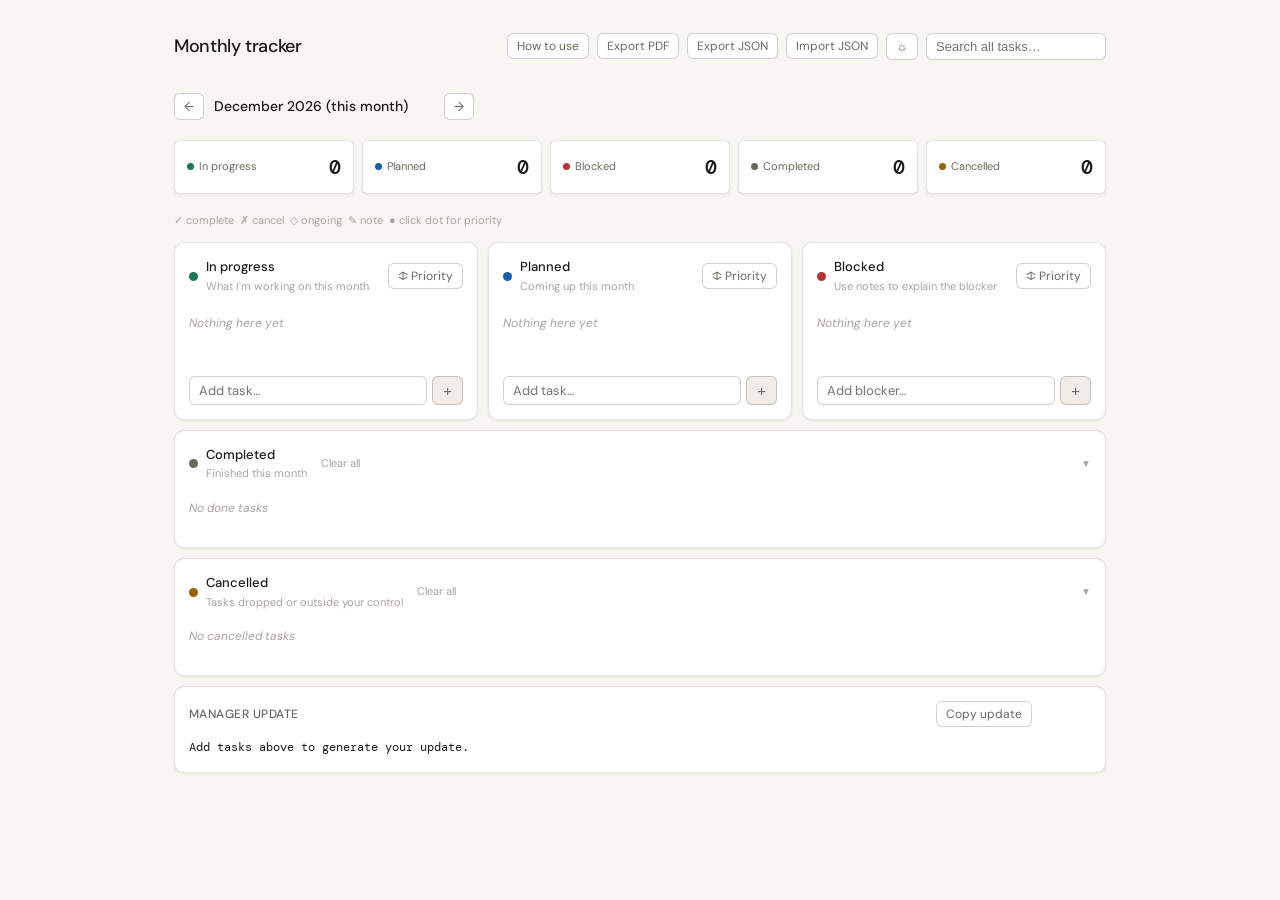
==== index.html @ f25bf105 "Merge pull request #1 from Azzbo77/staging-refactor Refactor: split tracker assets from index" ====
<!DOCTYPE html>
<html lang="en-GB">
<head>
<meta charset="UTF-8" />
<meta name="viewport" content="width=device-width, initial-scale=1.0" />
<title>Monthly Work Tracker</title>
<link rel="icon" type="image/svg+xml" href="data:image/svg+xml,%3Csvg xmlns='http://www.w3.org/2000/svg' viewBox='0 0 32 32'%3E%3Crect width='32' height='32' rx='8' fill='%231a7a56'/%3E%3Crect x='8' y='9' width='10' height='2' rx='1' fill='white'/%3E%3Crect x='8' y='14' width='16' height='2' rx='1' fill='white'/%3E%3Crect x='8' y='19' width='12' height='2' rx='1' fill='white'/%3E%3Ccircle cx='24' cy='22' r='5' fill='%233ecf8e'/%3E%3Cpath d='M21.5 22l2 2 3.5-3.5' stroke='white' stroke-width='1.5' stroke-linecap='round' stroke-linejoin='round' fill='none'/%3E%3C/svg%3E">
<link rel="preconnect" href="https://fonts.googleapis.com">
<link href="https://fonts.googleapis.com/css2?family=DM+Sans:wght@400;500&family=DM+Mono:wght@400&display=swap" rel="stylesheet">
<link rel="stylesheet" href="styles.css">
</head>
<body>
<div class="app">
  <div class="hd">
    <div class="hd-title">Monthly tracker</div>
    <div class="hd-acts">
      <button class="btn btn-sm" onclick="openHelp()" aria-label="Open help and usage guide">How to use</button>
      <button class="btn btn-sm" onclick="openPdfExport()" aria-label="Export current month as PDF">Export PDF</button>
      <button class="btn btn-sm" onclick="exportData()" aria-label="Export all data as JSON file">Export JSON</button>
      <button class="btn btn-sm" onclick="openImport()" aria-label="Import previously exported JSON">Import JSON</button>
      <button class="btn btn-ic" onclick="toggleTheme()" title="Toggle dark mode" aria-label="Toggle light/dark theme">&#9788;</button>
      <input type="search" id="global-search" placeholder="Search all tasks…" class="search-input" oninput="debouncedSearch(this.value)">
    </div>
  </div>

  <div class="wk-nav">
    <button class="btn btn-ic" onclick="changeMonth(-1)" aria-label="Go to previous month">&#8592;</button>
    <span class="wk-lbl" id="wk-lbl"></span>
    <button class="btn btn-ic" onclick="changeMonth(1)" aria-label="Go to next month">&#8594;</button>
  </div>

  <div id="carry-bar" style="display:none" class="carry">
    <span id="carry-msg"></span>
    <button onclick="carryOver()">Carry incomplete tasks to this month</button>
  </div>

  <div class="totals">
    <div class="tc"><div class="tc-lbl"><div class="dot d-do"></div>In progress</div><div class="tc-num" id="cnt-doing">0</div></div>
    <div class="tc"><div class="tc-lbl"><div class="dot d-pl"></div>Planned</div><div class="tc-num" id="cnt-planned">0</div></div>
    <div class="tc"><div class="tc-lbl"><div class="dot d-bl"></div>Blocked</div><div class="tc-num" id="cnt-blocked">0</div></div>
    <div class="tc"><div class="tc-lbl"><div class="dot d-dn"></div>Completed</div><div class="tc-num" id="cnt-done">0</div></div>
    <div class="tc"><div class="tc-lbl"><div class="dot d-ca"></div>Cancelled</div><div class="tc-num" id="cnt-cancelled">0</div></div>
  </div>

  <div class="hint-row">
    <span class="hint">&#10003; complete &nbsp;&#10007; cancel &nbsp;&#9671; ongoing &nbsp;&#9998; note &nbsp;● click dot for priority</span>
  </div>

  <div class="cols">
    <div class="col">
      <div class="col-hd"><div class="col-dot c-do"></div><div><div class="col-title">In progress</div><div class="col-sub">What I'm working on this month</div></div><button class="btn btn-sm" style="margin-left:auto" onclick="sortColumnByPriority('doing')" title="Sort by priority (High → Med → Low)">↕ Priority</button></div>
      <div class="items" id="list-doing"></div>
      <div class="add-row"><input class="add-in" id="in-doing" placeholder="Add task…" onkeydown="if(event.key==='Enter')addItem('doing')"><button class="add-btn" onclick="addItem('doing')">+</button></div>
    </div>
    <div class="col">
      <div class="col-hd"><div class="col-dot c-pl"></div><div><div class="col-title">Planned</div><div class="col-sub">Coming up this month</div></div><button class="btn btn-sm" style="margin-left:auto" onclick="sortColumnByPriority('planned')" title="Sort by priority (High → Med → Low)">↕ Priority</button></div>
      <div class="items" id="list-planned"></div>
      <div class="add-row"><input class="add-in" id="in-planned" placeholder="Add task…" onkeydown="if(event.key==='Enter')addItem('planned')"><button class="add-btn" onclick="addItem('planned')">+</button></div>
    </div>
    <div class="col">
      <div class="col-hd"><div class="col-dot c-bl"></div><div><div class="col-title">Blocked</div><div class="col-sub">Use notes to explain the blocker</div></div><button class="btn btn-sm" style="margin-left:auto" onclick="sortColumnByPriority('blocked')" title="Sort by priority (High → Med → Low)">↕ Priority</button></div>
      <div class="items" id="list-blocked"></div>
      <div class="add-row"><input class="add-in" id="in-blocked" placeholder="Add blocker…" onkeydown="if(event.key==='Enter')addItem('blocked')"><button class="add-btn" onclick="addItem('blocked')">+</button></div>
    </div>
  </div>

  <div class="ls">
    <div class="ls-hd" onclick="toggleSec('done')">
      <div class="col-dot c-dn"></div>
      <div><div class="col-title">Completed</div><div class="col-sub">Finished this month</div></div>
      <span class="ls-clr" onclick="event.stopPropagation();clearSec('done')">Clear all</span>
      <span class="ls-tog" id="tog-done">&#9660;</span>
    </div>
    <div class="ls-body" id="body-done"><div class="items" id="list-done"></div></div>
  </div>

  <div class="ls">
    <div class="ls-hd" onclick="toggleSec('cancelled')">
      <div class="col-dot c-ca"></div>
      <div><div class="col-title">Cancelled</div><div class="col-sub">Tasks dropped or outside your control</div></div>
      <span class="ls-clr" onclick="event.stopPropagation();clearSec('cancelled')">Clear all</span>
      <span class="ls-tog" id="tog-cancelled">&#9660;</span>
    </div>
    <div class="ls-body" id="body-cancelled"><div class="items" id="list-cancelled"></div></div>
  </div>

  <div class="sum-box">
    <div class="sum-hd">
      <span class="sum-lbl">Manager update</span>
      <div style="display:flex;align-items:center;gap:6px">
        <button class="btn btn-sm" onclick="copyUpdate()">Copy update</button>
        <span class="copy-ok" id="copy-ok">Copied!</span>
      </div>
    </div>
    <div class="sum-txt" id="summary"></div>
  </div>
</div>

<!-- PDF Export -->
<div class="modal-bg" id="pdf-modal" role="dialog" aria-modal="true" aria-labelledby="pdf-modal-title">
  <div class="modal" style="width:420px" onclick="event.stopPropagation()">
    <div class="modal-title" id="pdf-modal-title">Export as PDF</div>
    <div class="modal-sub">Choose which months to include and how the report should look.</div>
    <div class="form-section-title">Months</div>
    <div class="form-label-section">
      <label class="form-label">
        <input type="radio" name="pdf-range" value="current" checked class="form-input-radio"> Current month only
      </label>
      <label class="form-label">
        <input type="radio" name="pdf-range" value="all" class="form-input-radio"> All months with data
      </label>
      <label class="form-label">
        <input type="radio" name="pdf-range" value="pick" class="form-input-radio"> Choose specific months
      </label>
    </div>
    <div id="pdf-week-picker" class="modal-picker"></div>
    <div class="form-section-title">Appearance</div>
    <div class="modal-appearance">
      <label class="form-label">
        <input type="radio" name="pdf-theme" value="light" checked class="form-input-radio"> Light
      </label>
      <label class="form-label">
        <input type="radio" name="pdf-theme" value="dark" class="form-input-radio"> Dark
      </label>
    </div>
    <div class="modal-acts">
      <button class="btn" id="pdf-cancel-btn">Cancel</button>
      <button class="btn btn-p" id="pdf-confirm-btn">Generate PDF</button>
    </div>
  </div>
</div>

<!-- How to use -->
<div class="modal-bg" id="help-modal" role="dialog" aria-modal="true" aria-labelledby="help-modal-title">
  <div class="modal">
    <div class="modal-title">How to use the Monthly Tracker</div>
    <div class="modal-sub">A quick guide to getting the most out of your tracker.</div>

    <div class="h-sec">
      <div class="h-hd">Getting Started</div>
      <div class="h-grid">
        <div class="h-ic">+ </div>
        <div class="h-ds">Type a task in any column and press Enter or click the + button to add it.</div>
        <div class="h-ic">Drag</div>
        <div class="h-ds">Click and drag any task to reorder within a column or move between columns.</div>
      </div>
    </div>

    <div class="h-sec">
      <div class="h-hd">Task Actions</div>
      <div class="h-grid">
        <div class="h-ic">✓</div><div class="h-ds">Mark as complete.</div>
        <div class="h-ic">✕</div><div class="h-ds">Mark as cancelled.</div>
        <div class="h-ic">◉ / ◯</div><div class="h-ds">Mark as ongoing (labels long-term work that may span multiple months).</div>
        <div class="h-ic">✎</div><div class="h-ds">Add or edit notes, bullets, dates or progress.</div>
        <div class="h-ic">●</div><div class="h-ds">Click the coloured dot to set priority (High / Medium / Low).</div>
        <div class="h-ic">↕ Priority</div><div class="h-ds">Click the sort button in any column header to sort that column by High → Medium → Low. Your manual drag order is preserved and can be changed again afterwards.</div>
      </div>
    </div>

    <div class="h-sec">
      <div class="h-hd">Notes & Progress</div>
      <div class="h-p">
        In the note editor you can:
      </div>
      <ul style="margin-left:20px;font-size:13px;color:var(--text-2);line-height:1.6">
        <li>Type <strong>• </strong> at the start of a line for bullet points (Enter creates a new one).</li>
        <li>Use <strong>~~text~~</strong> for strikethrough.</li>
        <li>Click the 📅 icon to insert today's date (or pick any date).</li>
        <li>Type a number in the Progress box (e.g. 75) and it will show as a bar.</li>
      </ul>
    </div>

    <div class="h-sec">
      <div class="h-hd">Drag & Drop</div>
      <div class="h-p">
        Drag any task (the whole item will respond to drag):
      </div>
      <div class="h-p">• Reorder tasks within the same column</div>
      <div class="h-p">• Move tasks between In progress, Planned and Blocked</div>
      <div class="h-p">• Your exact order is saved automatically for each month.</div>
    </div>

    <div class="h-sec">
      <div class="h-hd">Manager Update</div>
      <div class="h-p">
        The box at the bottom generates a clean summary you can copy and paste into emails or documents. 
        Task titles appear as main bullets, with any notes nicely indented underneath for easy reading.
      </div>
    </div>

    <div class="h-sec">
      <div class="h-hd">Month-to-Month Carry-over</div>
      <div class="h-p">
        When you move to a new month, a banner appears showing incomplete tasks from previous months. Click 'Carry incomplete tasks to this month' to bring them forward. All incomplete tasks (ongoing or not) can be carried.
      </div>
      <div class="h-p">
        The 'ongoing' tag is purely a label to mark long-term work. It doesn't auto-repeat — you decide each month which tasks to carry through the banner.
      </div>
      <div class="h-p">
        Completed and cancelled tasks stay in their original month and do not carry forward.
      </div>
    </div>

    <div class="h-sec">
      <div class="h-hd">Other Features</div>
      <div class="h-grid">
        <div class="h-ic">↔︎</div>
        <div class="h-ds">Use the arrow buttons to move between months.</div>
        <div class="h-ic">Export PDF / JSON</div>
        <div class="h-ds">Export the current month as a nicely formatted PDF or all your data as JSON.</div>
        <div class="h-ic">Import JSON</div>
        <div class="h-ds">Restore data from a previous export (old weekly data is automatically converted).</div>
        <div class="h-ic">☀︎ / ☾</div>
        <div class="h-ds">Toggle between light and dark mode.</div>
      </div>
    </div>

    <div class="h-sec">
      <div class="h-hd">Tips</div>
      <div class="h-p">• Double-click a task name to rename it quickly.</div>
      <div class="h-p">• Completed tasks at 100% progress move automatically to Completed.</div>
      <div class="h-p">• Use ↕ Priority in any column header to sort that column. Manual order is preserved and drag reordering still works after sorting.</div>
      <div class="h-p">• Mark tasks as 'ongoing' to label them as long-term work. Use the carry banner to decide what moves to the next month.</div>
      <div class="h-p">• Use the search box (top right) to find tasks across all months.</div>
    </div>

    <div class="modal-acts">
      <button class="btn btn-p" id="help-close-btn">Got it, thanks</button>
    </div>
  </div>
</div>

<!-- Import -->
<div class="modal-bg" id="import-modal" role="dialog" aria-modal="true" aria-labelledby="import-modal-title">
  <div class="modal">
    <div class="modal-title" id="import-modal-title">Import JSON</div>
    <div class="modal-sub">Upload or paste a previously exported JSON file to restore your data. This will overwrite your current data.</div>
    <div style="display:flex;gap:8px;align-items:center;margin-bottom:10px">
      <input type="file" id="import-file" accept=".json,application/json" style="display:none" />
      <button class="btn" id="import-upload-btn" type="button">Upload JSON file</button>
      <span style="font-size:12px;color:var(--text-3)">or paste below</span>
    </div>
    <textarea id="import-ta" placeholder="Paste exported JSON here…"></textarea>
    <div class="modal-acts">
      <button class="btn" id="import-cancel-btn">Cancel</button>
      <button class="btn btn-p" id="import-confirm-btn">Import</button>
    </div>
  </div>
</div>

<!-- Search -->
<div class="modal-bg" id="search-modal" role="dialog" aria-modal="true">
  <div class="modal" style="width:640px;max-width:95vw">
    <div class="modal-title">Search Results</div>
    <div style="margin:16px 0;max-height:60vh;overflow-y:auto" id="search-results"></div>
    <div class="modal-acts">
      <button class="btn btn-p" onclick="closeModal('search-modal')">Close</button>
    </div>
  </div>
</div>

<script src="app.js"></script>
</body>
</html>
---- styles.css ----
:root {
    --bg:#f7f6f3;--surface:#fff;--surface2:#f0ede8;
    --border:rgba(0,0,0,.10);--border-mid:rgba(0,0,0,.18);
    --text:#1a1917;--text-2:#6b6860;--text-3:#a8a49e;
    --green:#1a7a56;--green-bg:#e8f5ef;
    --blue:#1a5fa8;--blue-bg:#e8f0fb;
    --red:#b83232;--red-bg:#fbeaea;
    --amber:#9a6200;--amber-bg:#fef3db;
    --purple:#6b3fa0;--purple-bg:#f0eafa;
    --grey:#6b6860;
    --info-bg:#edf3fc;--info-text:#1a5fa8;--info-border:rgba(26,95,168,.25);
    --r:10px;--rs:6px;--sh:0 1px 3px rgba(0,0,0,.07);
  }
  [data-theme=dark]{
    --bg:#141312;--surface:#1e1d1b;--surface2:#272523;
    --border:rgba(255,255,255,.09);--border-mid:rgba(255,255,255,.15);
    --text:#f0ede8;--text-2:#9e9a94;--text-3:#5c5955;
    --green:#3ecf8e;--green-bg:#0e2a1e;
    --blue:#5b9cf6;--blue-bg:#0d1f3c;
    --red:#f07070;--red-bg:#2d1212;
    --amber:#f0b429;--amber-bg:#2a1f05;
    --purple:#b07ef5;--purple-bg:#1e1030;
    --grey:#9e9a94;
    --info-bg:#0d1f3c;--info-text:#5b9cf6;--info-border:rgba(91,156,246,.25);
    --sh:0 1px 4px rgba(0,0,0,.3);
  }
  *,*::before,*::after{box-sizing:border-box;margin:0;padding:0}
  body{font-family:'DM Sans',sans-serif;background:var(--bg);color:var(--text);min-height:100vh;font-size:14px;line-height:1.6;transition:background .2s,color .2s}
  .app{max-width:980px;margin:0 auto;padding:2rem 1.5rem 4rem}

  /* header */
  .hd{display:flex;align-items:center;justify-content:space-between;margin-bottom:2rem;flex-wrap:wrap;gap:10px}
  .hd-title{font-size:18px;font-weight:500;letter-spacing:-.02em}
  .hd-acts{display:flex;gap:8px;align-items:center;flex-wrap:wrap}

  /* buttons */
  .btn{background:var(--surface);border:.5px solid var(--border-mid);border-radius:var(--rs);padding:6px 12px;font-size:13px;font-family:'DM Sans',sans-serif;color:var(--text-2);cursor:pointer;transition:background .15s,color .15s}
  .btn:hover{background:var(--surface2);color:var(--text)}
  .btn-p{background:var(--text);color:var(--bg);border-color:transparent}
  .btn-p:hover{opacity:.85}
  .btn-sm{padding:4px 9px;font-size:12px}
  .btn-ic{padding:6px 9px;line-height:1}

  /* month nav */
  .wk-nav{display:flex;align-items:center;gap:10px;margin-bottom:1.25rem}
  .wk-lbl{font-size:14px;font-weight:500;min-width:220px}

  /* carry banner */
  .carry{background:var(--info-bg);border:.5px solid var(--info-border);border-radius:var(--rs);padding:9px 14px;margin-bottom:12px;display:flex;align-items:center;justify-content:space-between;font-size:13px;color:var(--info-text);gap:10px}
  .carry button{background:none;border:.5px solid var(--info-border);border-radius:var(--rs);padding:3px 10px;font-size:12px;color:var(--info-text);cursor:pointer;font-family:'DM Sans',sans-serif;white-space:nowrap}
  .carry button:hover{background:rgba(91,156,246,.1)}

  /* totals */
  .totals{display:grid;grid-template-columns:repeat(5,minmax(0,1fr));gap:8px;margin-bottom:14px}
  .tc{background:var(--surface);border:.5px solid var(--border);border-radius:var(--rs);padding:10px 12px;display:flex;align-items:center;justify-content:space-between;box-shadow:var(--sh)}
  .tc-lbl{font-size:11px;color:var(--text-2);display:flex;align-items:center;gap:5px}
  .dot{width:7px;height:7px;border-radius:50%;flex-shrink:0}
  .d-do{background:var(--green)}.d-pl{background:var(--blue)}.d-bl{background:var(--red)}.d-dn{background:var(--grey)}.d-ca{background:var(--amber)}
  .tc-num{font-size:20px;font-weight:500;font-family:'DM Mono',monospace}

  /* columns */
  .cols{display:grid;grid-template-columns:repeat(3,minmax(0,1fr));gap:10px;margin-bottom:10px}
  .col{background:var(--surface);border:.5px solid var(--border);border-radius:var(--r);padding:14px;box-shadow:var(--sh)}
  .col-hd{display:flex;align-items:center;gap:8px;margin-bottom:12px}
  .col-dot{width:9px;height:9px;border-radius:50%;flex-shrink:0}
  .c-do{background:var(--green)}.c-pl{background:var(--blue)}.c-bl{background:var(--red)}.c-dn{background:var(--grey)}.c-ca{background:var(--amber)}
  .col-title{font-size:13px;font-weight:500}
  .col-sub{font-size:11px;color:var(--text-3)}

  /* items */
  .items{display:flex;flex-direction:column;gap:5px;min-height:40px}
  .empty{font-size:12px;color:var(--text-3);padding:6px 0;font-style:italic}
  .item{background:var(--surface2);border-radius:var(--rs);padding:7px 9px;border-left:2.5px solid transparent}
  .i-do{border-color:var(--green)}.i-pl{border-color:var(--blue)}.i-bl{border-color:var(--red)}
  .i-dn{border-color:var(--grey);opacity:.6}.i-ca{border-color:var(--amber);opacity:.65}
  .item-top{display:flex;align-items:flex-start;gap:6px}
  .item-txt{font-size:13px;font-weight:500;color:var(--text);flex:1;line-height:1.45;word-break:break-word}
  .item-txt:hover{cursor:pointer;text-decoration:underline;opacity:.8}
  .item-txt.editable{cursor:text}
  .item-name-input{flex:1;font-size:13px;font-weight:500;color:var(--text);font-family:'DM Sans',sans-serif;border:.5px solid var(--blue);border-radius:var(--rs);padding:3px 6px;background:var(--surface);outline:none;line-height:1.45}
  .item-name-input:focus{border-color:var(--blue);box-shadow:0 0 0 2px rgba(26,95,168,.1)}
  .struck{text-decoration:line-through;color:var(--text-3);font-weight:400}
  .can-txt{text-decoration:line-through;color:var(--amber);font-weight:400}

  /* tags */
  .tag{font-size:10px;border-radius:4px;padding:1px 5px;margin-left:4px;vertical-align:middle;white-space:nowrap;display:inline-block;font-weight:400}
  .t-car{background:var(--blue-bg);color:var(--blue)}.t-ong{background:var(--purple-bg);color:var(--purple)}.t-can{background:var(--amber-bg);color:var(--amber)}.t-date{background:var(--green-bg);color:var(--green)}

  /* item buttons */
  .ibtns{display:flex;gap:2px;flex-shrink:0;align-items:center}
  .ibt{background:none;border:none;cursor:pointer;color:var(--text-3);font-size:13px;padding:1px 3px;line-height:1;font-family:'DM Sans',sans-serif;border-radius:4px;transition:color .1s,background .1s;font-weight:400}
  .ibt:hover{color:var(--text);background:rgba(128,128,128,.1)}
  .ibt.del:hover{color:var(--red)}
  .ibt.tick:hover{color:var(--green)}
  .ibt.xbt:hover{color:var(--amber)}

  /* note editor */
  .note-ed{margin-top:6px;border:.5px solid var(--border-mid);border-radius:var(--rs);overflow:visible}
  .note-tb{display:flex;gap:2px;padding:4px 6px;background:var(--surface);border-bottom:.5px solid var(--border);position:relative}
  .ntb-btn{background:none;border:none;cursor:pointer;color:var(--text-2);font-size:12px;padding:3px 7px;border-radius:4px;font-family:'DM Sans',sans-serif;line-height:1.2;transition:background .1s,color .1s;font-weight:400}
  .ntb-btn:hover{background:var(--surface2);color:var(--text)}
  .ntb-sep{width:.5px;background:var(--border-mid);margin:2px 4px}
  .note-area{width:100%;font-size:12px;border:none;padding:7px 9px;background:var(--surface);color:var(--text);resize:vertical;min-height:60px;font-family:'DM Sans',sans-serif;outline:none;display:block;font-weight:400}
  .note-ft{display:flex;justify-content:space-between;align-items:flex-end;gap:12px}
  .note-ft-actions{display:flex;gap:8px;align-items:center}
  .note-hint{font-size:11px;color:var(--text-3);font-style:italic}
  .note-sv{font-size:11px;padding:3px 10px;background:var(--text);color:var(--bg);border:none;border-radius:var(--rs);cursor:pointer;font-family:'DM Sans',sans-serif;font-weight:400}
  .note-sv:hover{opacity:.85}

  /* rendered note */
  .note-view{font-size:12px;font-weight:400;color:var(--text-2);margin-top:6px;padding-top:5px;border-top:.5px solid var(--border);line-height:1.6;word-break:break-word}
  .note-view ul{list-style:disc;padding-left:16px;margin:2px 0}
  .note-view li{margin:1px 0}
  .note-view s{color:var(--text-3)}
  .note-view-wrapper{position:relative;margin-top:5px;padding-top:5px;border-top:.5px solid var(--border)}
  .note-hide-btn{background:none;border:none;cursor:pointer;color:var(--text-2);font-size:13px;padding:3px 6px;border-radius:4px;font-family:'DM Sans',sans-serif;position:absolute;top:5px;right:0;opacity:0;transition:opacity .15s,color .15s;font-weight:400}
  .note-hide-btn:hover{color:var(--text)}
  .note-view-wrapper:hover .note-hide-btn{opacity:1}

  /* progress */
  .prog-wrap{margin-top:5px;display:flex;align-items:center;gap:8px}
  .prog-bar-bg{flex:1;height:5px;background:var(--border-mid);border-radius:3px;overflow:hidden}
  .prog-bar-fill{height:100%;border-radius:3px;transition:width .2s}
  .prog-pct{font-size:11px;font-weight:500;color:var(--text-2);min-width:28px;text-align:right}
  .prog-input-wrap{display:flex;align-items:center;gap:6px}
  .prog-input-wrap label{font-size:11px;color:var(--text-2)}
  .prog-input{width:50px;font-size:12px;border:.5px solid var(--border);border-radius:var(--rs);padding:3px 6px;background:var(--surface);color:var(--text);outline:none}
  .prog-input:focus{border-color:var(--blue)}

  /* add row */
  .add-row{display:flex;gap:5px;margin-top:8px}
  .add-in{flex:1;font-size:13px;border:.5px solid var(--border-mid);border-radius:var(--rs);padding:5px 9px;background:var(--surface);color:var(--text);font-family:'DM Sans',sans-serif;outline:none;font-weight:400}
  .add-in:focus{border-color:var(--blue)}
  .add-btn{background:var(--surface2);border:.5px solid var(--border-mid);border-radius:var(--rs);padding:5px 10px;cursor:pointer;font-size:15px;color:var(--text-2);font-weight:400}
  .add-btn:hover{background:var(--surface);color:var(--text)}

  /* lower sections */
  .ls{background:var(--surface);border:.5px solid var(--border);border-radius:var(--r);padding:14px;box-shadow:var(--sh);margin-bottom:10px}
  .ls-hd{display:flex;align-items:center;gap:8px;cursor:pointer;user-select:none}
  .ls-tog{font-size:10px;color:var(--text-3);margin-left:auto}
  .ls-clr{font-size:11px;color:var(--text-3);cursor:pointer;padding:2px 6px;border-radius:4px;font-weight:400}
  .ls-clr:hover{color:var(--red);background:var(--red-bg)}
  .ls-body{margin-top:10px}

  /* hint */
  .hint-row{margin-bottom:12px}
  .hint{font-size:11px;color:var(--text-3);font-weight:400}

  /* summary */
  .sum-box{background:var(--surface);border:.5px solid var(--border);border-radius:var(--r);padding:14px;box-shadow:var(--sh)}
  .sum-hd{display:flex;align-items:center;justify-content:space-between;margin-bottom:10px}
  .sum-lbl{font-size:12px;font-weight:500;color:var(--text-2);letter-spacing:.04em;text-transform:uppercase}
  .sum-txt{font-size:12px;font-family:'DM Mono',monospace;color:var(--text);white-space:pre-wrap;line-height:1.75;font-weight:400}

  /* modals */
  .modal-bg{display:none;position:fixed;inset:0;background:rgba(0,0,0,.45);z-index:200;align-items:flex-start;justify-content:center;padding:2rem 1rem;overflow-y:auto}
  .modal-bg.open{display:flex}
  .modal{background:var(--surface);border:.5px solid var(--border-mid);border-radius:var(--r);padding:24px;width:560px;max-width:95vw;margin:auto;position:relative;z-index:201}
  .modal-title{font-size:16px;font-weight:500;margin-bottom:4px;color:var(--text)}
  .modal-sub{font-size:12px;color:var(--text-3);margin-bottom:16px}
  .modal textarea{width:100%;height:140px;font-size:12px;font-family:'DM Mono',monospace;border:.5px solid var(--border-mid);border-radius:var(--rs);padding:8px;background:var(--surface2);color:var(--text);resize:vertical;outline:none;font-weight:400}
  .modal-acts{display:flex;gap:8px;margin-top:16px;justify-content:flex-end}

  /* help modal content */
  .h-sec{margin-bottom:20px}
  .h-sec:last-of-type{margin-bottom:0}
  .h-hd{font-size:13px;font-weight:500;color:var(--text);margin-bottom:8px;padding-bottom:6px;border-bottom:.5px solid var(--border)}
  .h-grid{display:grid;grid-template-columns:auto 1fr;gap:6px 12px;align-items:start}
  .h-ic{font-size:13px;color:var(--text-2);padding-top:1px;white-space:nowrap;font-family:'DM Mono',monospace;font-weight:400}
  .h-ds{font-size:13px;color:var(--text-2);line-height:1.5;font-weight:400}
  .h-p{font-size:13px;color:var(--text-2);line-height:1.6;margin-bottom:6px;font-weight:400}
  .h-p:last-child{margin-bottom:0}
  .h-tr{display:flex;gap:8px;flex-wrap:wrap;margin-top:6px;align-items:center}

  .copy-ok{font-size:12px;color:var(--green);margin-left:8px;opacity:0;transition:opacity .3s}
  .copy-ok.show{opacity:1}

  /* toast */
  .toast{position:fixed;bottom:24px;right:24px;z-index:300;border-radius:8px;box-shadow:0 4px 16px rgba(0,0,0,.25);display:flex;align-items:center;gap:16px;max-width:380px;padding:12px 20px;font-size:13px;font-weight:500}

  /* date picker */
  .date-picker{position:absolute;top:100%;left:0;background:var(--surface);border:.5px solid var(--border-mid);border-radius:var(--rs);box-shadow:0 4px 16px rgba(0,0,0,.25);z-index:250;padding:14px;display:none;flex-direction:column;gap:10px;width:280px;max-width:90vw}
  .date-picker.open{display:flex}
  .dp-header{display:flex;align-items:center;justify-content:space-between;margin-bottom:6px;padding-bottom:8px;border-bottom:.5px solid var(--border)}
  .dp-title{font-size:13px;font-weight:500;color:var(--text)}
  .dp-nav{display:flex;gap:6px}
  .dp-btn{background:none;border:none;cursor:pointer;color:var(--text-2);font-size:13px;padding:4px 8px;border-radius:4px;font-family:'DM Sans',sans-serif;transition:all .1s;font-weight:400}
  .dp-btn:hover{background:var(--surface2);color:var(--text)}
  .dp-calendar{display:grid;grid-template-columns:repeat(7,1fr);gap:4px}
  .dp-day-header{font-size:10px;font-weight:600;color:var(--text-3);text-align:center;padding:6px 2px;text-transform:uppercase;letter-spacing:.5px}
  .dp-day{background:var(--surface2);border:.5px solid var(--border);border-radius:5px;padding:6px 2px;font-size:12px;color:var(--text-2);text-align:center;cursor:pointer;transition:all .1s;font-weight:400;min-height:28px;display:flex;align-items:center;justify-content:center}
  .dp-day:hover{background:var(--blue-bg);color:var(--blue);border-color:var(--blue)}
  .dp-day.other-month{opacity:.3;cursor:default}
  .dp-day.other-month:hover{background:var(--surface2);color:var(--text-2);border-color:var(--border)}
  .dp-day.today{background:var(--blue-bg);color:var(--blue);border-color:var(--blue);font-weight:600}
  .dp-day.selected{background:var(--green-bg);color:var(--green);border-color:var(--green);font-weight:600}

  @media(max-width:660px){
    .cols{grid-template-columns:1fr}
    .totals{grid-template-columns:repeat(3,1fr)}
  }

  /* Drag & Drop styles */
  .item {
    cursor: default;
    transition: background .15s;
  }
  .item:hover {
    background: var(--surface);
  }
  .item[draggable="true"] {
    cursor: grab;
  }
  .item[draggable="true"]:hover {
    background: var(--surface);
    transform: translateY(-1px);
    box-shadow: 0 2px 6px rgba(0,0,0,0.08);
  }
  .item[draggable="true"]:active {
    cursor: grabbing;
  }
  .item.dragging {
    opacity: 0.45;
    transform: scale(0.97);
  }
  .item.drag-over {
    border: 2px dashed var(--blue);
    background: var(--blue-bg);
  }
  .col .items {
    min-height: 60px; /* better drop zone */
  }

  /* Make the whole top area draggable nicely */
  .item-top {
    display: flex;
    align-items: flex-start;
    gap: 6px;
  }

  /* Priority dots */
  .priority-dot {
    width: 11px;
    height: 11px;
    border-radius: 50%;
    flex-shrink: 0;
    margin-top: 3px;
    cursor: pointer;
    transition: transform .1s;
    border: 1.5px solid var(--border);
  }
  .priority-dot:hover {
    transform: scale(1.15);
  }
  .p-high { background: var(--red); border-color: var(--red); }
  .p-med  { background: var(--amber); border-color: var(--amber); }
  .p-low  { background: var(--grey); }

  /* Form & Input styles */
  .form-label { display: flex; align-items: center; gap: 10px; font-size: 13px; color: var(--text-2); cursor: pointer; }
  .form-input-radio { accent-color: var(--blue); }
  .form-label-section { display: flex; flex-direction: column; gap: 10px; margin-bottom: 16px; }
  .form-section-title { font-size: 12px; font-weight: 500; color: var(--text-2); margin-bottom: 8px; }
  
  /* Search input */
  .search-input { width: 180px; padding: 5px 9px; font-size: 13px; border: .5px solid var(--border-mid); border-radius: var(--rs); background: var(--surface); color: var(--text); outline: none; }
  
  /* Toast action button */
  .toast-action-btn { background: rgba(255,255,255,0.2); color: inherit; border: 1px solid rgba(255,255,255,0.4); padding: 5px 12px; border-radius: 5px; font-weight: 500; cursor: pointer; font-family: 'DM Sans', sans-serif; font-size: 12px; white-space: nowrap; }
  
  /* Modal form styles */
  .modal-months { display: flex; flex-direction: column; gap: 10px; margin-bottom: 16px; }
  .modal-picker { display: none; margin-bottom: 16px; max-height: 180px; overflow-y: auto; border: .5px solid var(--border-mid); border-radius: var(--rs); padding: 8px; background: var(--surface2); flex-direction: column; gap: 6px; }
  .modal-appearance { display: flex; gap: 10px; margin-bottom: 4px; }
  
  /* Date picker wrapper */
  .date-picker-wrapper { position: relative; display: inline-block; }
  .ntb-strike { text-decoration: line-through; }
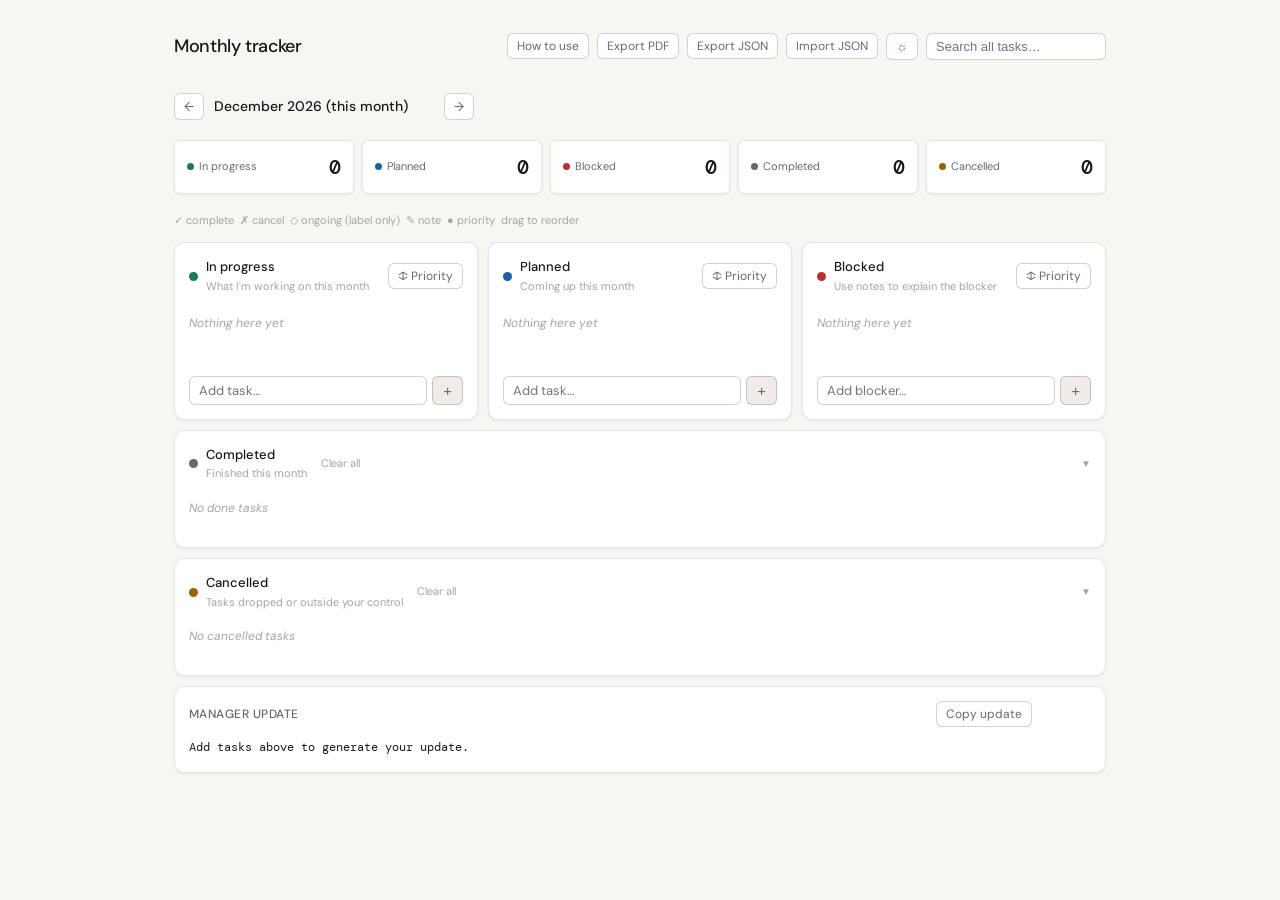
==== commit 05c5468f: "fix: missing doImport closing brace and padStart type bugs" ====
--- a/index.html
+++ b/index.html
@@ -1,265 +1,279 @@
-<!DOCTYPE html>
-<html lang="en-GB">
-<head>
-<meta charset="UTF-8" />
-<meta name="viewport" content="width=device-width, initial-scale=1.0" />
-<title>Monthly Work Tracker</title>
-<link rel="icon" type="image/svg+xml" href="data:image/svg+xml,%3Csvg xmlns='http://www.w3.org/2000/svg' viewBox='0 0 32 32'%3E%3Crect width='32' height='32' rx='8' fill='%231a7a56'/%3E%3Crect x='8' y='9' width='10' height='2' rx='1' fill='white'/%3E%3Crect x='8' y='14' width='16' height='2' rx='1' fill='white'/%3E%3Crect x='8' y='19' width='12' height='2' rx='1' fill='white'/%3E%3Ccircle cx='24' cy='22' r='5' fill='%233ecf8e'/%3E%3Cpath d='M21.5 22l2 2 3.5-3.5' stroke='white' stroke-width='1.5' stroke-linecap='round' stroke-linejoin='round' fill='none'/%3E%3C/svg%3E">
-<link rel="preconnect" href="https://fonts.googleapis.com">
-<link href="https://fonts.googleapis.com/css2?family=DM+Sans:wght@400;500&family=DM+Mono:wght@400&display=swap" rel="stylesheet">
-<link rel="stylesheet" href="styles.css">
-</head>
-<body>
-<div class="app">
-  <div class="hd">
-    <div class="hd-title">Monthly tracker</div>
-    <div class="hd-acts">
-      <button class="btn btn-sm" onclick="openHelp()" aria-label="Open help and usage guide">How to use</button>
-      <button class="btn btn-sm" onclick="openPdfExport()" aria-label="Export current month as PDF">Export PDF</button>
-      <button class="btn btn-sm" onclick="exportData()" aria-label="Export all data as JSON file">Export JSON</button>
-      <button class="btn btn-sm" onclick="openImport()" aria-label="Import previously exported JSON">Import JSON</button>
-      <button class="btn btn-ic" onclick="toggleTheme()" title="Toggle dark mode" aria-label="Toggle light/dark theme">&#9788;</button>
-      <input type="search" id="global-search" placeholder="Search all tasks…" class="search-input" oninput="debouncedSearch(this.value)">
-    </div>
-  </div>
-
-  <div class="wk-nav">
-    <button class="btn btn-ic" onclick="changeMonth(-1)" aria-label="Go to previous month">&#8592;</button>
-    <span class="wk-lbl" id="wk-lbl"></span>
-    <button class="btn btn-ic" onclick="changeMonth(1)" aria-label="Go to next month">&#8594;</button>
-  </div>
-
-  <div id="carry-bar" style="display:none" class="carry">
-    <span id="carry-msg"></span>
-    <button onclick="carryOver()">Carry incomplete tasks to this month</button>
-  </div>
-
-  <div class="totals">
-    <div class="tc"><div class="tc-lbl"><div class="dot d-do"></div>In progress</div><div class="tc-num" id="cnt-doing">0</div></div>
-    <div class="tc"><div class="tc-lbl"><div class="dot d-pl"></div>Planned</div><div class="tc-num" id="cnt-planned">0</div></div>
-    <div class="tc"><div class="tc-lbl"><div class="dot d-bl"></div>Blocked</div><div class="tc-num" id="cnt-blocked">0</div></div>
-    <div class="tc"><div class="tc-lbl"><div class="dot d-dn"></div>Completed</div><div class="tc-num" id="cnt-done">0</div></div>
-    <div class="tc"><div class="tc-lbl"><div class="dot d-ca"></div>Cancelled</div><div class="tc-num" id="cnt-cancelled">0</div></div>
-  </div>
-
-  <div class="hint-row">
-    <span class="hint">&#10003; complete &nbsp;&#10007; cancel &nbsp;&#9671; ongoing &nbsp;&#9998; note &nbsp;● click dot for priority</span>
-  </div>
-
-  <div class="cols">
-    <div class="col">
-      <div class="col-hd"><div class="col-dot c-do"></div><div><div class="col-title">In progress</div><div class="col-sub">What I'm working on this month</div></div><button class="btn btn-sm" style="margin-left:auto" onclick="sortColumnByPriority('doing')" title="Sort by priority (High → Med → Low)">↕ Priority</button></div>
-      <div class="items" id="list-doing"></div>
-      <div class="add-row"><input class="add-in" id="in-doing" placeholder="Add task…" onkeydown="if(event.key==='Enter')addItem('doing')"><button class="add-btn" onclick="addItem('doing')">+</button></div>
-    </div>
-    <div class="col">
-      <div class="col-hd"><div class="col-dot c-pl"></div><div><div class="col-title">Planned</div><div class="col-sub">Coming up this month</div></div><button class="btn btn-sm" style="margin-left:auto" onclick="sortColumnByPriority('planned')" title="Sort by priority (High → Med → Low)">↕ Priority</button></div>
-      <div class="items" id="list-planned"></div>
-      <div class="add-row"><input class="add-in" id="in-planned" placeholder="Add task…" onkeydown="if(event.key==='Enter')addItem('planned')"><button class="add-btn" onclick="addItem('planned')">+</button></div>
-    </div>
-    <div class="col">
-      <div class="col-hd"><div class="col-dot c-bl"></div><div><div class="col-title">Blocked</div><div class="col-sub">Use notes to explain the blocker</div></div><button class="btn btn-sm" style="margin-left:auto" onclick="sortColumnByPriority('blocked')" title="Sort by priority (High → Med → Low)">↕ Priority</button></div>
-      <div class="items" id="list-blocked"></div>
-      <div class="add-row"><input class="add-in" id="in-blocked" placeholder="Add blocker…" onkeydown="if(event.key==='Enter')addItem('blocked')"><button class="add-btn" onclick="addItem('blocked')">+</button></div>
-    </div>
-  </div>
-
-  <div class="ls">
-    <div class="ls-hd" onclick="toggleSec('done')">
-      <div class="col-dot c-dn"></div>
-      <div><div class="col-title">Completed</div><div class="col-sub">Finished this month</div></div>
-      <span class="ls-clr" onclick="event.stopPropagation();clearSec('done')">Clear all</span>
-      <span class="ls-tog" id="tog-done">&#9660;</span>
-    </div>
-    <div class="ls-body" id="body-done"><div class="items" id="list-done"></div></div>
-  </div>
-
-  <div class="ls">
-    <div class="ls-hd" onclick="toggleSec('cancelled')">
-      <div class="col-dot c-ca"></div>
-      <div><div class="col-title">Cancelled</div><div class="col-sub">Tasks dropped or outside your control</div></div>
-      <span class="ls-clr" onclick="event.stopPropagation();clearSec('cancelled')">Clear all</span>
-      <span class="ls-tog" id="tog-cancelled">&#9660;</span>
-    </div>
-    <div class="ls-body" id="body-cancelled"><div class="items" id="list-cancelled"></div></div>
-  </div>
-
-  <div class="sum-box">
-    <div class="sum-hd">
-      <span class="sum-lbl">Manager update</span>
-      <div style="display:flex;align-items:center;gap:6px">
-        <button class="btn btn-sm" onclick="copyUpdate()">Copy update</button>
-        <span class="copy-ok" id="copy-ok">Copied!</span>
-      </div>
-    </div>
-    <div class="sum-txt" id="summary"></div>
-  </div>
-</div>
-
-<!-- PDF Export -->
-<div class="modal-bg" id="pdf-modal" role="dialog" aria-modal="true" aria-labelledby="pdf-modal-title">
-  <div class="modal" style="width:420px" onclick="event.stopPropagation()">
-    <div class="modal-title" id="pdf-modal-title">Export as PDF</div>
-    <div class="modal-sub">Choose which months to include and how the report should look.</div>
-    <div class="form-section-title">Months</div>
-    <div class="form-label-section">
-      <label class="form-label">
-        <input type="radio" name="pdf-range" value="current" checked class="form-input-radio"> Current month only
-      </label>
-      <label class="form-label">
-        <input type="radio" name="pdf-range" value="all" class="form-input-radio"> All months with data
-      </label>
-      <label class="form-label">
-        <input type="radio" name="pdf-range" value="pick" class="form-input-radio"> Choose specific months
-      </label>
-    </div>
-    <div id="pdf-week-picker" class="modal-picker"></div>
-    <div class="form-section-title">Appearance</div>
-    <div class="modal-appearance">
-      <label class="form-label">
-        <input type="radio" name="pdf-theme" value="light" checked class="form-input-radio"> Light
-      </label>
-      <label class="form-label">
-        <input type="radio" name="pdf-theme" value="dark" class="form-input-radio"> Dark
-      </label>
-    </div>
-    <div class="modal-acts">
-      <button class="btn" id="pdf-cancel-btn">Cancel</button>
-      <button class="btn btn-p" id="pdf-confirm-btn">Generate PDF</button>
-    </div>
-  </div>
-</div>
-
-<!-- How to use -->
-<div class="modal-bg" id="help-modal" role="dialog" aria-modal="true" aria-labelledby="help-modal-title">
-  <div class="modal">
-    <div class="modal-title">How to use the Monthly Tracker</div>
-    <div class="modal-sub">A quick guide to getting the most out of your tracker.</div>
-
-    <div class="h-sec">
-      <div class="h-hd">Getting Started</div>
-      <div class="h-grid">
-        <div class="h-ic">+ </div>
-        <div class="h-ds">Type a task in any column and press Enter or click the + button to add it.</div>
-        <div class="h-ic">Drag</div>
-        <div class="h-ds">Click and drag any task to reorder within a column or move between columns.</div>
-      </div>
-    </div>
-
-    <div class="h-sec">
-      <div class="h-hd">Task Actions</div>
-      <div class="h-grid">
-        <div class="h-ic">✓</div><div class="h-ds">Mark as complete.</div>
-        <div class="h-ic">✕</div><div class="h-ds">Mark as cancelled.</div>
-        <div class="h-ic">◉ / ◯</div><div class="h-ds">Mark as ongoing (labels long-term work that may span multiple months).</div>
-        <div class="h-ic">✎</div><div class="h-ds">Add or edit notes, bullets, dates or progress.</div>
-        <div class="h-ic">●</div><div class="h-ds">Click the coloured dot to set priority (High / Medium / Low).</div>
-        <div class="h-ic">↕ Priority</div><div class="h-ds">Click the sort button in any column header to sort that column by High → Medium → Low. Your manual drag order is preserved and can be changed again afterwards.</div>
-      </div>
-    </div>
-
-    <div class="h-sec">
-      <div class="h-hd">Notes & Progress</div>
-      <div class="h-p">
-        In the note editor you can:
-      </div>
-      <ul style="margin-left:20px;font-size:13px;color:var(--text-2);line-height:1.6">
-        <li>Type <strong>• </strong> at the start of a line for bullet points (Enter creates a new one).</li>
-        <li>Use <strong>~~text~~</strong> for strikethrough.</li>
-        <li>Click the 📅 icon to insert today's date (or pick any date).</li>
-        <li>Type a number in the Progress box (e.g. 75) and it will show as a bar.</li>
-      </ul>
-    </div>
-
-    <div class="h-sec">
-      <div class="h-hd">Drag & Drop</div>
-      <div class="h-p">
-        Drag any task (the whole item will respond to drag):
-      </div>
-      <div class="h-p">• Reorder tasks within the same column</div>
-      <div class="h-p">• Move tasks between In progress, Planned and Blocked</div>
-      <div class="h-p">• Your exact order is saved automatically for each month.</div>
-    </div>
-
-    <div class="h-sec">
-      <div class="h-hd">Manager Update</div>
-      <div class="h-p">
-        The box at the bottom generates a clean summary you can copy and paste into emails or documents. 
-        Task titles appear as main bullets, with any notes nicely indented underneath for easy reading.
-      </div>
-    </div>
-
-    <div class="h-sec">
-      <div class="h-hd">Month-to-Month Carry-over</div>
-      <div class="h-p">
-        When you move to a new month, a banner appears showing incomplete tasks from previous months. Click 'Carry incomplete tasks to this month' to bring them forward. All incomplete tasks (ongoing or not) can be carried.
-      </div>
-      <div class="h-p">
-        The 'ongoing' tag is purely a label to mark long-term work. It doesn't auto-repeat — you decide each month which tasks to carry through the banner.
-      </div>
-      <div class="h-p">
-        Completed and cancelled tasks stay in their original month and do not carry forward.
-      </div>
-    </div>
-
-    <div class="h-sec">
-      <div class="h-hd">Other Features</div>
-      <div class="h-grid">
-        <div class="h-ic">↔︎</div>
-        <div class="h-ds">Use the arrow buttons to move between months.</div>
-        <div class="h-ic">Export PDF / JSON</div>
-        <div class="h-ds">Export the current month as a nicely formatted PDF or all your data as JSON.</div>
-        <div class="h-ic">Import JSON</div>
-        <div class="h-ds">Restore data from a previous export (old weekly data is automatically converted).</div>
-        <div class="h-ic">☀︎ / ☾</div>
-        <div class="h-ds">Toggle between light and dark mode.</div>
-      </div>
-    </div>
-
-    <div class="h-sec">
-      <div class="h-hd">Tips</div>
-      <div class="h-p">• Double-click a task name to rename it quickly.</div>
-      <div class="h-p">• Completed tasks at 100% progress move automatically to Completed.</div>
-      <div class="h-p">• Use ↕ Priority in any column header to sort that column. Manual order is preserved and drag reordering still works after sorting.</div>
-      <div class="h-p">• Mark tasks as 'ongoing' to label them as long-term work. Use the carry banner to decide what moves to the next month.</div>
-      <div class="h-p">• Use the search box (top right) to find tasks across all months.</div>
-    </div>
-
-    <div class="modal-acts">
-      <button class="btn btn-p" id="help-close-btn">Got it, thanks</button>
-    </div>
-  </div>
-</div>
-
-<!-- Import -->
-<div class="modal-bg" id="import-modal" role="dialog" aria-modal="true" aria-labelledby="import-modal-title">
-  <div class="modal">
-    <div class="modal-title" id="import-modal-title">Import JSON</div>
-    <div class="modal-sub">Upload or paste a previously exported JSON file to restore your data. This will overwrite your current data.</div>
-    <div style="display:flex;gap:8px;align-items:center;margin-bottom:10px">
-      <input type="file" id="import-file" accept=".json,application/json" style="display:none" />
-      <button class="btn" id="import-upload-btn" type="button">Upload JSON file</button>
-      <span style="font-size:12px;color:var(--text-3)">or paste below</span>
-    </div>
-    <textarea id="import-ta" placeholder="Paste exported JSON here…"></textarea>
-    <div class="modal-acts">
-      <button class="btn" id="import-cancel-btn">Cancel</button>
-      <button class="btn btn-p" id="import-confirm-btn">Import</button>
-    </div>
-  </div>
-</div>
-
-<!-- Search -->
-<div class="modal-bg" id="search-modal" role="dialog" aria-modal="true">
-  <div class="modal" style="width:640px;max-width:95vw">
-    <div class="modal-title">Search Results</div>
-    <div style="margin:16px 0;max-height:60vh;overflow-y:auto" id="search-results"></div>
-    <div class="modal-acts">
-      <button class="btn btn-p" onclick="closeModal('search-modal')">Close</button>
-    </div>
-  </div>
-</div>
-
-<script src="app.js"></script>
-</body>
+<!DOCTYPE html>
+<html lang="en-GB">
+<head>
+<meta charset="UTF-8" />
+<meta name="viewport" content="width=device-width, initial-scale=1.0" />
+<title>Monthly Work Tracker</title>
+<link rel="icon" type="image/svg+xml" href="data:image/svg+xml,%3Csvg xmlns='http://www.w3.org/2000/svg' viewBox='0 0 32 32'%3E%3Crect width='32' height='32' rx='8' fill='%231a7a56'/%3E%3Crect x='8' y='9' width='10' height='2' rx='1' fill='white'/%3E%3Crect x='8' y='14' width='16' height='2' rx='1' fill='white'/%3E%3Crect x='8' y='19' width='12' height='2' rx='1' fill='white'/%3E%3Ccircle cx='24' cy='22' r='5' fill='%233ecf8e'/%3E%3Cpath d='M21.5 22l2 2 3.5-3.5' stroke='white' stroke-width='1.5' stroke-linecap='round' stroke-linejoin='round' fill='none'/%3E%3C/svg%3E">
+<link rel="preconnect" href="https://fonts.googleapis.com">
+<link href="https://fonts.googleapis.com/css2?family=DM+Sans:wght@400;500&family=DM+Mono:wght@400&display=swap" rel="stylesheet">
+<link rel="stylesheet" href="styles.css">
+</head>
+<body>
+<div class="app">
+  <div class="hd">
+    <div class="hd-title">Monthly tracker</div>
+    <div class="hd-acts">
+      <button class="btn btn-sm" onclick="openHelp()" aria-label="Open help and usage guide">How to use</button>
+      <button class="btn btn-sm" onclick="openPdfExport()" aria-label="Export current month as PDF">Export PDF</button>
+      <button class="btn btn-sm" onclick="exportData()" aria-label="Export all data as JSON file">Export JSON</button>
+      <button class="btn btn-sm" onclick="openImport()" aria-label="Import previously exported JSON">Import JSON</button>
+      <button class="btn btn-ic" onclick="toggleTheme()" title="Toggle dark mode" aria-label="Toggle light/dark theme">&#9788;</button>
+      <input type="search" id="global-search" placeholder="Search all tasks…" class="search-input" oninput="debouncedSearch(this.value)">
+    </div>
+  </div>
+
+  <div class="wk-nav">
+    <button class="btn btn-ic" onclick="changeMonth(-1)" aria-label="Go to previous month">&#8592;</button>
+    <span class="wk-lbl" id="wk-lbl"></span>
+    <button class="btn btn-ic" onclick="changeMonth(1)" aria-label="Go to next month">&#8594;</button>
+    <button class="btn btn-sm" id="btn-today" onclick="goToCurrentMonth()" aria-label="Go to current month" style="display:none">Today</button>
+  </div>
+
+  <div id="carry-bar" style="display:none" class="carry">
+    <span id="carry-msg"></span>
+    <button onclick="carryOver()">Carry incomplete tasks to this month</button>
+    <button onclick="dismissCarry()" style="background:none;border:none;color:var(--info-text);opacity:.6;cursor:pointer;font-size:12px;padding:2px 6px;font-family:'DM Sans',sans-serif" aria-label="Dismiss carry banner">Dismiss</button>
+  </div>
+
+  <div class="totals">
+    <div class="tc"><div class="tc-lbl"><div class="dot d-do"></div>In progress</div><div class="tc-num" id="cnt-doing">0</div></div>
+    <div class="tc"><div class="tc-lbl"><div class="dot d-pl"></div>Planned</div><div class="tc-num" id="cnt-planned">0</div></div>
+    <div class="tc"><div class="tc-lbl"><div class="dot d-bl"></div>Blocked</div><div class="tc-num" id="cnt-blocked">0</div></div>
+    <div class="tc"><div class="tc-lbl"><div class="dot d-dn"></div>Completed</div><div class="tc-num" id="cnt-done">0</div></div>
+    <div class="tc"><div class="tc-lbl"><div class="dot d-ca"></div>Cancelled</div><div class="tc-num" id="cnt-cancelled">0</div></div>
+  </div>
+
+  <div class="hint-row">
+    <span class="hint">&#10003; complete &nbsp;&#10007; cancel &nbsp;&#9671; ongoing (label only) &nbsp;&#9998; note &nbsp;● priority &nbsp;drag to reorder</span>
+  </div>
+
+  <div class="cols">
+    <div class="col">
+      <div class="col-hd"><div class="col-dot c-do"></div><div><div class="col-title">In progress</div><div class="col-sub">What I'm working on this month</div></div><button class="btn btn-sm" style="margin-left:auto" onclick="sortColumnByPriority('doing')" title="Sort by priority (High → Med → Low)">↕ Priority</button></div>
+      <div class="items" id="list-doing"></div>
+      <div class="add-row"><input class="add-in" id="in-doing" placeholder="Add task…" onkeydown="if(event.key==='Enter')addItem('doing')"><button class="add-btn" onclick="addItem('doing')">+</button></div>
+    </div>
+    <div class="col">
+      <div class="col-hd"><div class="col-dot c-pl"></div><div><div class="col-title">Planned</div><div class="col-sub">Coming up this month</div></div><button class="btn btn-sm" style="margin-left:auto" onclick="sortColumnByPriority('planned')" title="Sort by priority (High → Med → Low)">↕ Priority</button></div>
+      <div class="items" id="list-planned"></div>
+      <div class="add-row"><input class="add-in" id="in-planned" placeholder="Add task…" onkeydown="if(event.key==='Enter')addItem('planned')"><button class="add-btn" onclick="addItem('planned')">+</button></div>
+    </div>
+    <div class="col">
+      <div class="col-hd"><div class="col-dot c-bl"></div><div><div class="col-title">Blocked</div><div class="col-sub">Use notes to explain the blocker</div></div><button class="btn btn-sm" style="margin-left:auto" onclick="sortColumnByPriority('blocked')" title="Sort by priority (High → Med → Low)">↕ Priority</button></div>
+      <div class="items" id="list-blocked"></div>
+      <div class="add-row"><input class="add-in" id="in-blocked" placeholder="Add blocker…" onkeydown="if(event.key==='Enter')addItem('blocked')"><button class="add-btn" onclick="addItem('blocked')">+</button></div>
+    </div>
+  </div>
+
+  <div class="ls">
+    <div class="ls-hd" onclick="toggleSec('done')">
+      <div class="col-dot c-dn"></div>
+      <div><div class="col-title">Completed</div><div class="col-sub">Finished this month</div></div>
+      <span class="ls-clr" onclick="event.stopPropagation();clearSec('done')">Clear all</span>
+      <span class="ls-tog" id="tog-done">&#9660;</span>
+    </div>
+    <div class="ls-body" id="body-done"><div class="items" id="list-done"></div></div>
+  </div>
+
+  <div class="ls">
+    <div class="ls-hd" onclick="toggleSec('cancelled')">
+      <div class="col-dot c-ca"></div>
+      <div><div class="col-title">Cancelled</div><div class="col-sub">Tasks dropped or outside your control</div></div>
+      <span class="ls-clr" onclick="event.stopPropagation();clearSec('cancelled')">Clear all</span>
+      <span class="ls-tog" id="tog-cancelled">&#9660;</span>
+    </div>
+    <div class="ls-body" id="body-cancelled"><div class="items" id="list-cancelled"></div></div>
+  </div>
+
+  <div class="sum-box">
+    <div class="sum-hd">
+      <span class="sum-lbl">Manager update</span>
+      <div style="display:flex;align-items:center;gap:6px">
+        <button class="btn btn-sm" onclick="copyUpdate()">Copy update</button>
+        <span class="copy-ok" id="copy-ok">Copied!</span>
+      </div>
+    </div>
+    <div class="sum-txt" id="summary"></div>
+  </div>
+</div>
+
+<!-- PDF Export -->
+<div class="modal-bg" id="pdf-modal" role="dialog" aria-modal="true" aria-labelledby="pdf-modal-title">
+  <div class="modal" style="width:420px" onclick="event.stopPropagation()">
+    <div class="modal-title" id="pdf-modal-title">Export as PDF</div>
+    <div class="modal-sub">Choose which months to include and how the report should look.</div>
+    <div class="form-section-title">Months</div>
+    <div class="form-label-section">
+      <label class="form-label">
+        <input type="radio" name="pdf-range" value="current" checked class="form-input-radio"> Current month only
+      </label>
+      <label class="form-label">
+        <input type="radio" name="pdf-range" value="all" class="form-input-radio"> All months with data
+      </label>
+      <label class="form-label">
+        <input type="radio" name="pdf-range" value="pick" class="form-input-radio"> Choose specific months
+      </label>
+    </div>
+    <div id="pdf-week-picker" class="modal-picker"></div>
+    <div class="form-section-title">Appearance</div>
+    <div class="modal-appearance">
+      <label class="form-label">
+        <input type="radio" name="pdf-theme" value="light" checked class="form-input-radio"> Light
+      </label>
+      <label class="form-label">
+        <input type="radio" name="pdf-theme" value="dark" class="form-input-radio"> Dark
+      </label>
+    </div>
+    <div class="modal-acts">
+      <button class="btn" id="pdf-cancel-btn">Cancel</button>
+      <button class="btn btn-p" id="pdf-confirm-btn">Generate PDF</button>
+    </div>
+  </div>
+</div>
+
+<!-- How to use -->
+<div class="modal-bg" id="help-modal" role="dialog" aria-modal="true" aria-labelledby="help-modal-title">
+  <div class="modal">
+    <div class="modal-title">How to use the Monthly Tracker</div>
+    <div class="modal-sub">A quick guide to getting the most out of your tracker.</div>
+
+    <div class="h-sec">
+      <div class="h-hd">Getting Started</div>
+      <div class="h-grid">
+        <div class="h-ic">+ </div>
+        <div class="h-ds">Type a task in any column and press Enter or click the + button to add it.</div>
+        <div class="h-ic">Drag</div>
+        <div class="h-ds">Click and drag any task to reorder within a column or move between columns.</div>
+      </div>
+    </div>
+
+    <div class="h-sec">
+      <div class="h-hd">Task Actions</div>
+      <div class="h-grid">
+        <div class="h-ic">✓</div><div class="h-ds">Mark as complete.</div>
+        <div class="h-ic">✕</div><div class="h-ds">Mark as cancelled.</div>
+        <div class="h-ic">◉ / ◯</div><div class="h-ds">Mark as ongoing (labels long-term work that may span multiple months).</div>
+        <div class="h-ic">✎</div><div class="h-ds">Add or edit notes, bullets, dates or progress.</div>
+        <div class="h-ic">●</div><div class="h-ds">Click the coloured dot to set priority (High / Medium / Low).</div>
+        <div class="h-ic">↕ Priority</div><div class="h-ds">Click the sort button in any column header to sort that column by High → Medium → Low. Your manual drag order is preserved and can be changed again afterwards.</div>
+      </div>
+    </div>
+
+    <div class="h-sec">
+      <div class="h-hd">Notes & Progress</div>
+      <div class="h-p">
+        In the note editor you can:
+      </div>
+      <ul style="margin-left:20px;font-size:13px;color:var(--text-2);line-height:1.6">
+        <li>Type <strong>• </strong> at the start of a line for bullet points (Enter creates a new one).</li>
+        <li>Use <strong>~~text~~</strong> for strikethrough.</li>
+        <li>Click the 📅 icon to insert today's date (or pick any date).</li>
+        <li>Type a number in the Progress box (e.g. 75) and it will show as a bar.</li>
+      </ul>
+    </div>
+
+    <div class="h-sec">
+      <div class="h-hd">Drag & Drop</div>
+      <div class="h-p">
+        Drag any task (the whole item will respond to drag):
+      </div>
+      <div class="h-p">• Reorder tasks within the same column</div>
+      <div class="h-p">• Move tasks between In progress, Planned and Blocked</div>
+      <div class="h-p">• Your exact order is saved automatically for each month.</div>
+    </div>
+
+    <div class="h-sec">
+      <div class="h-hd">Manager Update</div>
+      <div class="h-p">
+        The box at the bottom generates a clean summary you can copy and paste into emails or documents. 
+        Task titles appear as main bullets, with any notes nicely indented underneath for easy reading.
+      </div>
+    </div>
+
+    <div class="h-sec">
+      <div class="h-hd">Month-to-Month Carry-over</div>
+      <div class="h-p">
+        When you move to a new month, a banner appears showing incomplete tasks from previous months. Click 'Carry incomplete tasks to this month' to bring them forward. All incomplete tasks (ongoing or not) can be carried.
+      </div>
+      <div class="h-p">
+        The 'ongoing' tag is purely a label to mark long-term work. It doesn't auto-repeat — you decide each month which tasks to carry through the banner.
+      </div>
+      <div class="h-p">
+        Completed and cancelled tasks stay in their original month and do not carry forward.
+      </div>
+    </div>
+
+    <div class="h-sec">
+      <div class="h-hd">Other Features</div>
+      <div class="h-grid">
+        <div class="h-ic">↔︎</div>
+        <div class="h-ds">Use the arrow buttons to move between months.</div>
+        <div class="h-ic">Export PDF / JSON</div>
+        <div class="h-ds">Export the current month as a nicely formatted PDF or all your data as JSON.</div>
+        <div class="h-ic">Import JSON</div>
+        <div class="h-ds">Restore data from a previously exported monthly tracker JSON file.</div>
+        <div class="h-ic">☀︎ / ☾</div>
+        <div class="h-ds">Toggle between light and dark mode.</div>
+      </div>
+    </div>
+
+    <div class="h-sec">
+      <div class="h-hd">Tips</div>
+      <div class="h-p">• Double-click a task name to rename it quickly.</div>
+      <div class="h-p">• Completed tasks at 100% progress move automatically to Completed.</div>
+      <div class="h-p">• Use ↕ Priority in any column header to sort that column. Manual order is preserved and drag reordering still works after sorting.</div>
+      <div class="h-p">• Mark tasks as 'ongoing' to label them as long-term work. Use the carry banner to decide what moves to the next month.</div>
+      <div class="h-p">• Use the search box (top right) to find tasks across all months.</div>
+    </div>
+
+    <div class="modal-acts">
+      <button class="btn btn-p" id="help-close-btn">Got it, thanks</button>
+    </div>
+  </div>
+</div>
+
+<!-- Import -->
+<div class="modal-bg" id="import-modal" role="dialog" aria-modal="true" aria-labelledby="import-modal-title">
+  <div class="modal">
+    <div class="modal-title" id="import-modal-title">Import JSON</div>
+    <div class="modal-sub">Upload or paste a previously exported monthly tracker JSON file to restore your data. This will overwrite your current data.</div>
+    <div style="display:flex;gap:8px;align-items:center;margin-bottom:10px">
+      <input type="file" id="import-file" accept=".json,application/json" style="display:none" />
+      <button class="btn" id="import-upload-btn" type="button">Upload JSON file</button>
+      <span style="font-size:12px;color:var(--text-3)">or paste below</span>
+    </div>
+    <textarea id="import-ta" placeholder="Paste exported JSON here…"></textarea>
+    <div class="modal-acts">
+      <button class="btn" id="import-cancel-btn">Cancel</button>
+      <button class="btn btn-p" id="import-confirm-btn">Import</button>
+    </div>
+  </div>
+</div>
+
+<!-- Search -->
+<div class="modal-bg" id="search-modal" role="dialog" aria-modal="true">
+  <div class="modal" style="width:640px;max-width:95vw">
+    <div class="modal-title">Search Results</div>
+    <div style="margin:16px 0;max-height:60vh;overflow-y:auto" id="search-results"></div>
+    <div class="modal-acts">
+      <button class="btn btn-p" onclick="closeModal('search-modal')">Close</button>
+    </div>
+  </div>
+</div>
+
+<script src="js/constants.js"></script>
+<script src="js/state.js"></script>
+<script src="js/utils.js"></script>
+<script src="js/storage.js"></script>
+<script src="js/modals.js"></script>
+<script src="js/months.js"></script>
+<script src="js/tasks.js"></script>
+<script src="js/notes.js"></script>
+<script src="js/render.js"></script>
+<script src="js/export.js"></script>
+<script src="js/drag.js"></script>
+<script src="js/search.js"></script>
+<script src="js/main.js"></script>
+</body>
 </html>
--- a/styles.css
+++ b/styles.css
@@ -238,6 +238,14 @@
     gap: 6px;
   }
 
+  /* move dropdown */
+  .mv-wrap{position:relative;display:inline-block}
+  .mv-menu{display:none;position:absolute;right:0;top:100%;background:var(--surface);border:.5px solid var(--border-mid);border-radius:var(--rs);box-shadow:0 4px 12px rgba(0,0,0,.12);z-index:50;min-width:140px;padding:4px 0}
+  .mv-menu.open{display:block}
+  .mv-opt{display:block;width:100%;background:none;border:none;padding:7px 12px;font-size:12px;font-family:'DM Sans',sans-serif;color:var(--text-2);cursor:pointer;text-align:left;white-space:nowrap;font-weight:400}
+  .mv-opt:hover{background:var(--surface2);color:var(--text)}
+  .mv-dot{display:inline-block;width:7px;height:7px;border-radius:50%;margin-right:7px;vertical-align:middle}
+
   /* Priority dots */
   .priority-dot {
     width: 11px;
@@ -254,7 +262,7 @@
   }
   .p-high { background: var(--red); border-color: var(--red); }
   .p-med  { background: var(--amber); border-color: var(--amber); }
-  .p-low  { background: var(--grey); }
+  .p-low  { background: var(--grey); border-color: var(--grey); }
 
   /* Form & Input styles */
   .form-label { display: flex; align-items: center; gap: 10px; font-size: 13px; color: var(--text-2); cursor: pointer; }
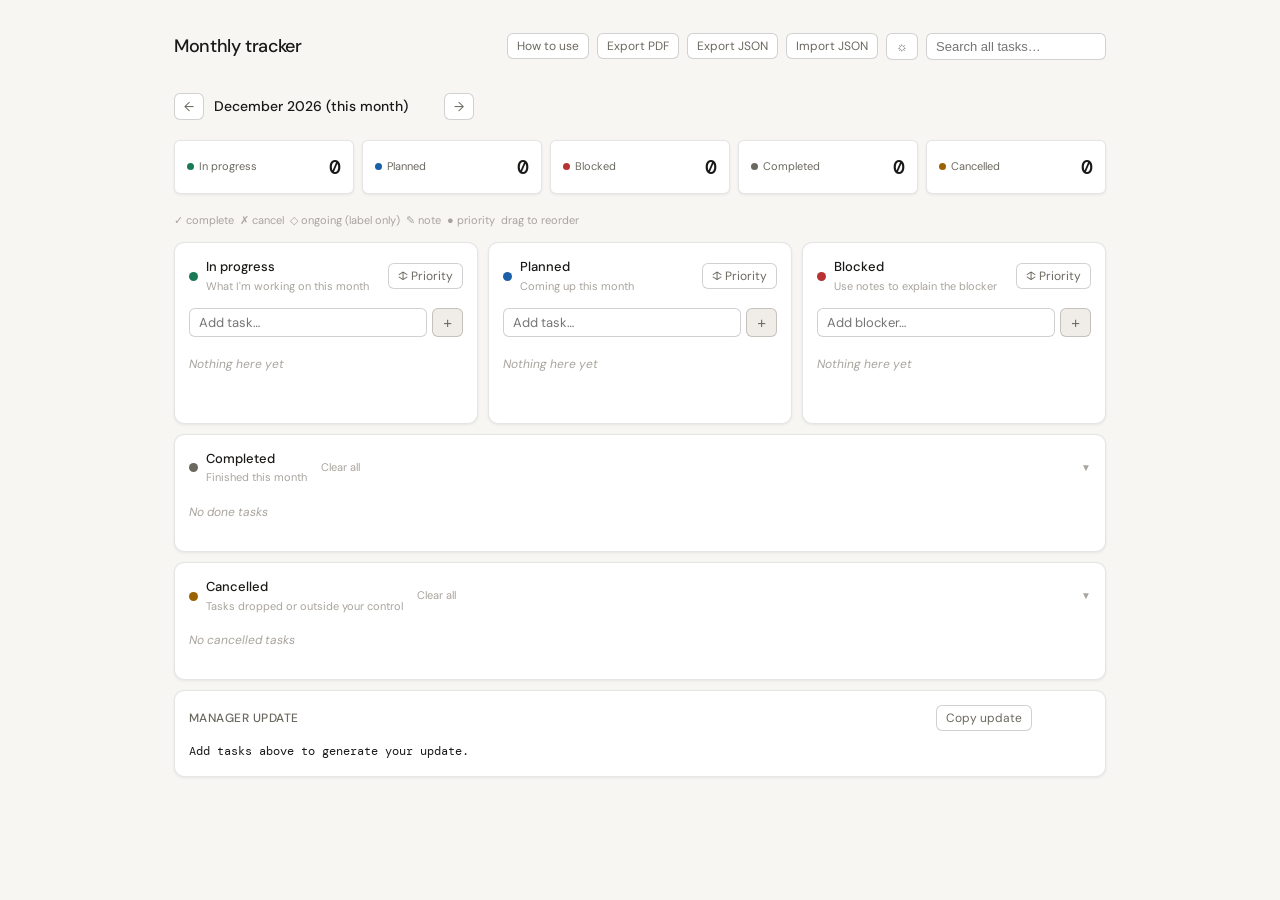
==== commit dd228243: "feat: move add-task input to top of columns and improve drag-drop to whole column" ====
--- a/index.html
+++ b/index.html
@@ -51,18 +51,18 @@
   <div class="cols">
     <div class="col">
       <div class="col-hd"><div class="col-dot c-do"></div><div><div class="col-title">In progress</div><div class="col-sub">What I'm working on this month</div></div><button class="btn btn-sm" style="margin-left:auto" onclick="sortColumnByPriority('doing')" title="Sort by priority (High → Med → Low)">↕ Priority</button></div>
+      <div class="add-row"><input class="add-in" id="in-doing" placeholder="Add task…" onkeydown="if(event.key==='Enter')addItem('doing')"><button class="add-btn" onclick="addItem('doing')">+</button></div>
       <div class="items" id="list-doing"></div>
-      <div class="add-row"><input class="add-in" id="in-doing" placeholder="Add task…" onkeydown="if(event.key==='Enter')addItem('doing')"><button class="add-btn" onclick="addItem('doing')">+</button></div>
     </div>
     <div class="col">
       <div class="col-hd"><div class="col-dot c-pl"></div><div><div class="col-title">Planned</div><div class="col-sub">Coming up this month</div></div><button class="btn btn-sm" style="margin-left:auto" onclick="sortColumnByPriority('planned')" title="Sort by priority (High → Med → Low)">↕ Priority</button></div>
+      <div class="add-row"><input class="add-in" id="in-planned" placeholder="Add task…" onkeydown="if(event.key==='Enter')addItem('planned')"><button class="add-btn" onclick="addItem('planned')">+</button></div>
       <div class="items" id="list-planned"></div>
-      <div class="add-row"><input class="add-in" id="in-planned" placeholder="Add task…" onkeydown="if(event.key==='Enter')addItem('planned')"><button class="add-btn" onclick="addItem('planned')">+</button></div>
     </div>
     <div class="col">
       <div class="col-hd"><div class="col-dot c-bl"></div><div><div class="col-title">Blocked</div><div class="col-sub">Use notes to explain the blocker</div></div><button class="btn btn-sm" style="margin-left:auto" onclick="sortColumnByPriority('blocked')" title="Sort by priority (High → Med → Low)">↕ Priority</button></div>
+      <div class="add-row"><input class="add-in" id="in-blocked" placeholder="Add blocker…" onkeydown="if(event.key==='Enter')addItem('blocked')"><button class="add-btn" onclick="addItem('blocked')">+</button></div>
       <div class="items" id="list-blocked"></div>
-      <div class="add-row"><input class="add-in" id="in-blocked" placeholder="Add blocker…" onkeydown="if(event.key==='Enter')addItem('blocked')"><button class="add-btn" onclick="addItem('blocked')">+</button></div>
     </div>
   </div>
 
--- a/styles.css
+++ b/styles.css
@@ -128,7 +128,7 @@
   .prog-input:focus{border-color:var(--blue)}
 
   /* add row */
-  .add-row{display:flex;gap:5px;margin-top:8px}
+  .add-row{display:flex;gap:5px;margin-top:8px;margin-bottom:12px}
   .add-in{flex:1;font-size:13px;border:.5px solid var(--border-mid);border-radius:var(--rs);padding:5px 9px;background:var(--surface);color:var(--text);font-family:'DM Sans',sans-serif;outline:none;font-weight:400}
   .add-in:focus{border-color:var(--blue)}
   .add-btn{background:var(--surface2);border:.5px solid var(--border-mid);border-radius:var(--rs);padding:5px 10px;cursor:pointer;font-size:15px;color:var(--text-2);font-weight:400}
@@ -227,6 +227,11 @@
     border: 2px dashed var(--blue);
     background: var(--blue-bg);
   }
+  .col.col-drag-over {
+    outline: 2px dashed var(--blue);
+    outline-offset: -3px;
+    background: var(--blue-bg);
+  }
   .col .items {
     min-height: 60px; /* better drop zone */
   }
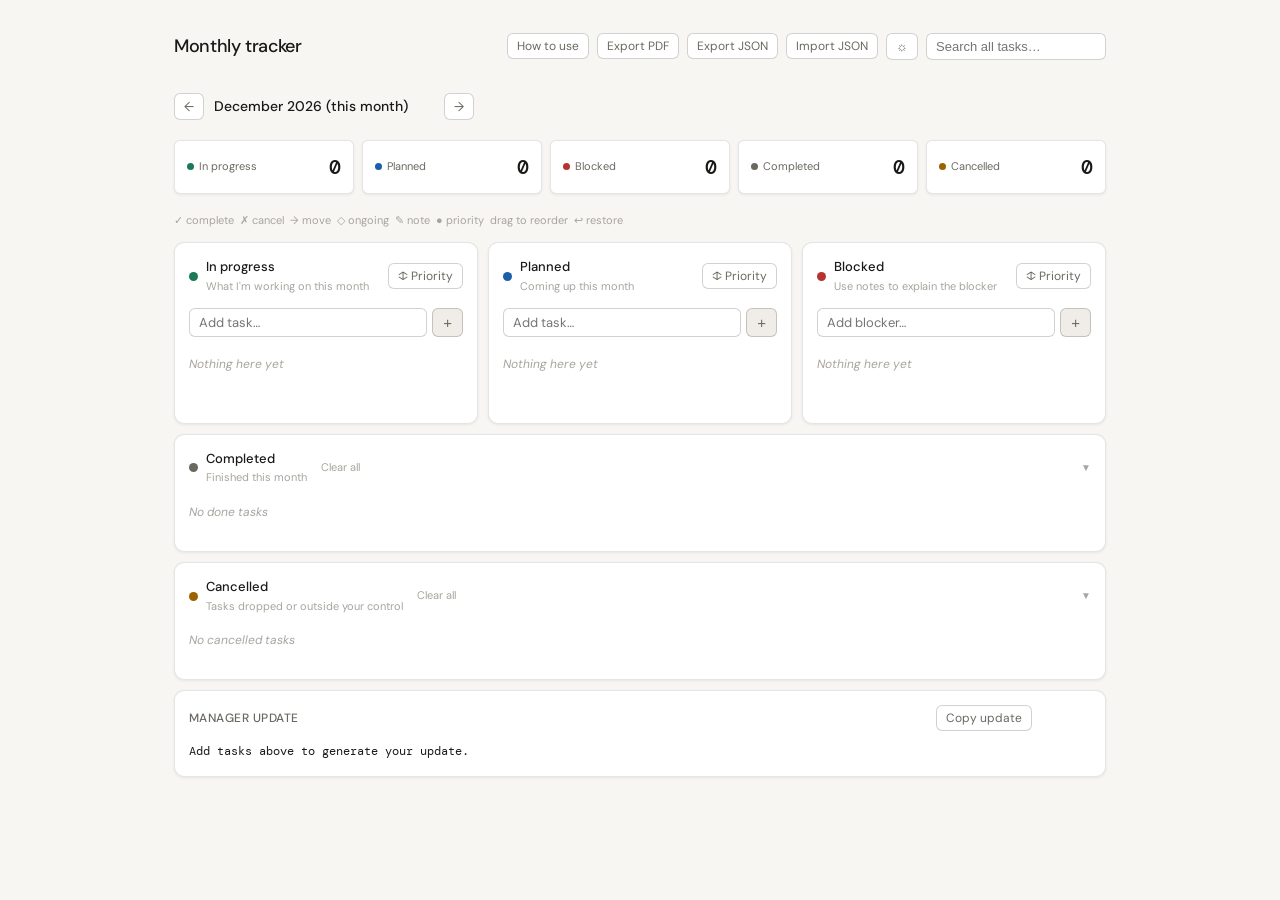
==== commit dfa33c6c: "feat: added achievements to reports" ====
--- a/index.html
+++ b/index.html
@@ -16,7 +16,7 @@
     <div class="hd-acts">
       <button class="btn btn-sm" onclick="openHelp()" aria-label="Open help and usage guide">How to use</button>
       <button class="btn btn-sm" onclick="openPdfExport()" aria-label="Export current month as PDF">Export PDF</button>
-      <button class="btn btn-sm" onclick="exportData()" aria-label="Export all data as JSON file">Export JSON</button>
+      <button class="btn btn-sm" onclick="openJsonExport()" aria-label="Export data as JSON file">Export JSON</button>
       <button class="btn btn-sm" onclick="openImport()" aria-label="Import previously exported JSON">Import JSON</button>
       <button class="btn btn-ic" onclick="toggleTheme()" title="Toggle dark mode" aria-label="Toggle light/dark theme">&#9788;</button>
       <input type="search" id="global-search" placeholder="Search all tasks…" class="search-input" oninput="debouncedSearch(this.value)">
@@ -45,22 +45,22 @@
   </div>
 
   <div class="hint-row">
-    <span class="hint">&#10003; complete &nbsp;&#10007; cancel &nbsp;&#9671; ongoing (label only) &nbsp;&#9998; note &nbsp;● priority &nbsp;drag to reorder</span>
+    <span class="hint">&#10003; complete &nbsp;&#10007; cancel &nbsp;&#8594; move &nbsp;&#9671; ongoing &nbsp;&#9998; note &nbsp;● priority &nbsp;drag to reorder &nbsp;&#8617; restore</span>
   </div>
 
   <div class="cols">
     <div class="col">
-      <div class="col-hd"><div class="col-dot c-do"></div><div><div class="col-title">In progress</div><div class="col-sub">What I'm working on this month</div></div><button class="btn btn-sm" style="margin-left:auto" onclick="sortColumnByPriority('doing')" title="Sort by priority (High → Med → Low)">↕ Priority</button></div>
+      <div class="col-hd"><div class="col-dot c-do"></div><div><div class="col-title">In progress</div><div class="col-sub">What I'm working on this month</div></div><button class="btn btn-sm" id="sort-btn-doing" style="margin-left:auto" onclick="sortColumnByPriority('doing')" title="Sort by priority (High → Med → Low)">↕ Priority</button></div>
       <div class="add-row"><input class="add-in" id="in-doing" placeholder="Add task…" onkeydown="if(event.key==='Enter')addItem('doing')"><button class="add-btn" onclick="addItem('doing')">+</button></div>
       <div class="items" id="list-doing"></div>
     </div>
     <div class="col">
-      <div class="col-hd"><div class="col-dot c-pl"></div><div><div class="col-title">Planned</div><div class="col-sub">Coming up this month</div></div><button class="btn btn-sm" style="margin-left:auto" onclick="sortColumnByPriority('planned')" title="Sort by priority (High → Med → Low)">↕ Priority</button></div>
+      <div class="col-hd"><div class="col-dot c-pl"></div><div><div class="col-title">Planned</div><div class="col-sub">Coming up this month</div></div><button class="btn btn-sm" id="sort-btn-planned" style="margin-left:auto" onclick="sortColumnByPriority('planned')" title="Sort by priority (High → Med → Low)">↕ Priority</button></div>
       <div class="add-row"><input class="add-in" id="in-planned" placeholder="Add task…" onkeydown="if(event.key==='Enter')addItem('planned')"><button class="add-btn" onclick="addItem('planned')">+</button></div>
       <div class="items" id="list-planned"></div>
     </div>
     <div class="col">
-      <div class="col-hd"><div class="col-dot c-bl"></div><div><div class="col-title">Blocked</div><div class="col-sub">Use notes to explain the blocker</div></div><button class="btn btn-sm" style="margin-left:auto" onclick="sortColumnByPriority('blocked')" title="Sort by priority (High → Med → Low)">↕ Priority</button></div>
+      <div class="col-hd"><div class="col-dot c-bl"></div><div><div class="col-title">Blocked</div><div class="col-sub">Use notes to explain the blocker</div></div><button class="btn btn-sm" id="sort-btn-blocked" style="margin-left:auto" onclick="sortColumnByPriority('blocked')" title="Sort by priority (High → Med → Low)">↕ Priority</button></div>
       <div class="add-row"><input class="add-in" id="in-blocked" placeholder="Add blocker…" onkeydown="if(event.key==='Enter')addItem('blocked')"><button class="add-btn" onclick="addItem('blocked')">+</button></div>
       <div class="items" id="list-blocked"></div>
     </div>
@@ -98,11 +98,45 @@
   </div>
 </div>
 
+<!-- JSON Export -->
+<div class="modal-bg" id="json-modal" role="dialog" aria-modal="true" aria-labelledby="json-modal-title">
+  <div class="modal" style="width:420px" onclick="event.stopPropagation()">
+    <div class="modal-title" id="json-modal-title">Export as JSON</div>
+    <div class="modal-sub">Choose which months to include in your backup file.</div>
+    <div class="form-section-title">Months</div>
+    <div class="form-label-section">
+      <label class="form-label">
+        <input type="radio" name="json-range" value="all" checked class="form-input-radio"> All months with data
+      </label>
+      <label class="form-label">
+        <input type="radio" name="json-range" value="current" class="form-input-radio"> Current month only
+      </label>
+      <label class="form-label">
+        <input type="radio" name="json-range" value="pick" class="form-input-radio"> Choose specific months
+      </label>
+    </div>
+    <div id="json-month-picker" class="modal-picker"></div>
+    <div class="modal-acts">
+      <button class="btn" id="json-cancel-btn">Cancel</button>
+      <button class="btn btn-p" id="json-confirm-btn">Download JSON</button>
+    </div>
+  </div>
+</div>
+
 <!-- PDF Export -->
 <div class="modal-bg" id="pdf-modal" role="dialog" aria-modal="true" aria-labelledby="pdf-modal-title">
   <div class="modal" style="width:420px" onclick="event.stopPropagation()">
     <div class="modal-title" id="pdf-modal-title">Export as PDF</div>
-    <div class="modal-sub">Choose which months to include and how the report should look.</div>
+    <div class="modal-sub">Choose what to include and how the report should look.</div>
+    <div class="form-section-title">Report type</div>
+    <div class="form-label-section">
+      <label class="form-label">
+        <input type="radio" name="pdf-type" value="full" checked class="form-input-radio"> Full tracker — all tasks by status
+      </label>
+      <label class="form-label">
+        <input type="radio" name="pdf-type" value="accomplishments" class="form-input-radio"> Achievements
+      </label>
+    </div>
     <div class="form-section-title">Months</div>
     <div class="form-label-section">
       <label class="form-label">
@@ -139,92 +173,78 @@
     <div class="modal-sub">A quick guide to getting the most out of your tracker.</div>
 
     <div class="h-sec">
-      <div class="h-hd">Getting Started</div>
+      <div class="h-hd">Getting started</div>
       <div class="h-grid">
-        <div class="h-ic">+ </div>
-        <div class="h-ds">Type a task in any column and press Enter or click the + button to add it.</div>
+        <div class="h-ic">+</div>
+        <div class="h-ds">Type a task in any column and press Enter or click + to add it. New tasks appear at the top of the column. Double-click an existing task name to rename it in place.</div>
+        <div class="h-ic">/</div>
+        <div class="h-ds">Press <strong>/</strong> anywhere on the page (when not already typing) to instantly focus the In progress add input — no mouse needed.</div>
         <div class="h-ic">Drag</div>
-        <div class="h-ds">Click and drag any task to reorder within a column or move between columns.</div>
+        <div class="h-ds">Drag any task to reorder within a column or move it to another column. The move arrow (→) also lets you switch columns without dragging.</div>
       </div>
     </div>
 
     <div class="h-sec">
-      <div class="h-hd">Task Actions</div>
+      <div class="h-hd">Task buttons</div>
       <div class="h-grid">
-        <div class="h-ic">✓</div><div class="h-ds">Mark as complete.</div>
-        <div class="h-ic">✕</div><div class="h-ds">Mark as cancelled.</div>
-        <div class="h-ic">◉ / ◯</div><div class="h-ds">Mark as ongoing (labels long-term work that may span multiple months).</div>
-        <div class="h-ic">✎</div><div class="h-ds">Add or edit notes, bullets, dates or progress.</div>
-        <div class="h-ic">●</div><div class="h-ds">Click the coloured dot to set priority (High / Medium / Low).</div>
-        <div class="h-ic">↕ Priority</div><div class="h-ds">Click the sort button in any column header to sort that column by High → Medium → Low. Your manual drag order is preserved and can be changed again afterwards.</div>
+        <div class="h-ic">✓</div>
+        <div class="h-ds">Mark as completed. A note toast appears — optionally type what was delivered, and tick <strong>Mark as achievement</strong> if this task represents significant work beyond your day-to-day. Press Save, or Skip to dismiss. A completion date is stored and shown on the task.</div>
+        <div class="h-ic">✕</div>
+        <div class="h-ds">Mark as cancelled. A note toast appears so you can optionally record the reason — type and press Save, or press Skip or Escape to dismiss it. A cancellation date is stored and shown on the task.</div>
+        <div class="h-ic">→</div>
+        <div class="h-ds">Move the task to a different column without dragging.</div>
+        <div class="h-ic">◇ / ◆</div>
+        <div class="h-ds">Toggle the ongoing label. Ongoing is a visual marker for long-running work — it does not auto-carry tasks. Use the carry banner each month to decide what moves forward.</div>
+        <div class="h-ic">✎</div>
+        <div class="h-ds">Open the note editor to add detail, bullets, dates, or a progress percentage.</div>
+        <div class="h-ic">✕ (delete)</div>
+        <div class="h-ds">Delete a task permanently. An Undo option appears for 10 seconds.</div>
+        <div class="h-ic">↩</div>
+        <div class="h-ds">Restore a completed or cancelled task back to its original column.</div>
+        <div class="h-ic">●</div>
+        <div class="h-ds">Click the coloured dot to cycle priority: Low → Medium → High → Low. Red = High, Amber = Medium, Grey = Low.</div>
+        <div class="h-ic">↕ Priority</div>
+        <div class="h-ds">Sort the column by priority (High → Medium → Low). The button changes to <strong>✓ Sorted</strong> while the sort is active. It resets automatically when you drag, add, or move a task — sorting is advisory, not locked.</div>
       </div>
     </div>
 
     <div class="h-sec">
-      <div class="h-hd">Notes & Progress</div>
-      <div class="h-p">
-        In the note editor you can:
-      </div>
-      <ul style="margin-left:20px;font-size:13px;color:var(--text-2);line-height:1.6">
-        <li>Type <strong>• </strong> at the start of a line for bullet points (Enter creates a new one).</li>
-        <li>Use <strong>~~text~~</strong> for strikethrough.</li>
-        <li>Click the 📅 icon to insert today's date (or pick any date).</li>
-        <li>Type a number in the Progress box (e.g. 75) and it will show as a bar.</li>
+      <div class="h-hd">Notes and progress</div>
+      <p class="h-p">Click ✎ on any task to open the note editor. Inside you can:</p>
+      <ul style="margin-left:20px;font-size:13px;color:var(--text-2);line-height:1.8">
+        <li>Start a line with <strong>•</strong> for a bullet point — press Enter to continue the list, or Enter on an empty bullet to end it.</li>
+        <li>Use <strong>~~text~~</strong> to mark something as struck through. The eye icon (👁) lets you hide struck-through lines in the note view without deleting them.</li>
+        <li>Click <strong>📅</strong> to insert a date from a calendar picker. Use arrow keys to navigate it.</li>
+        <li>Type a number in the <strong>Progress</strong> field (0–100) to set a percentage. A colour-coded bar appears on the task card. Setting 100% automatically moves the task to Completed.</li>
       </ul>
-    </div>
-
-    <div class="h-sec">
-      <div class="h-hd">Drag & Drop</div>
-      <div class="h-p">
-        Drag any task (the whole item will respond to drag):
-      </div>
-      <div class="h-p">• Reorder tasks within the same column</div>
-      <div class="h-p">• Move tasks between In progress, Planned and Blocked</div>
-      <div class="h-p">• Your exact order is saved automatically for each month.</div>
-    </div>
-
-    <div class="h-sec">
-      <div class="h-hd">Manager Update</div>
-      <div class="h-p">
-        The box at the bottom generates a clean summary you can copy and paste into emails or documents. 
-        Task titles appear as main bullets, with any notes nicely indented underneath for easy reading.
-      </div>
-    </div>
-
-    <div class="h-sec">
-      <div class="h-hd">Month-to-Month Carry-over</div>
-      <div class="h-p">
-        When you move to a new month, a banner appears showing incomplete tasks from previous months. Click 'Carry incomplete tasks to this month' to bring them forward. All incomplete tasks (ongoing or not) can be carried.
-      </div>
-      <div class="h-p">
-        The 'ongoing' tag is purely a label to mark long-term work. It doesn't auto-repeat — you decide each month which tasks to carry through the banner.
-      </div>
-      <div class="h-p">
-        Completed and cancelled tasks stay in their original month and do not carry forward.
-      </div>
-    </div>
-
-    <div class="h-sec">
-      <div class="h-hd">Other Features</div>
-      <div class="h-grid">
-        <div class="h-ic">↔︎</div>
-        <div class="h-ds">Use the arrow buttons to move between months.</div>
-        <div class="h-ic">Export PDF / JSON</div>
-        <div class="h-ds">Export the current month as a nicely formatted PDF or all your data as JSON.</div>
-        <div class="h-ic">Import JSON</div>
-        <div class="h-ds">Restore data from a previously exported monthly tracker JSON file.</div>
-        <div class="h-ic">☀︎ / ☾</div>
-        <div class="h-ds">Toggle between light and dark mode.</div>
-      </div>
-    </div>
-
-    <div class="h-sec">
-      <div class="h-hd">Tips</div>
-      <div class="h-p">• Double-click a task name to rename it quickly.</div>
-      <div class="h-p">• Completed tasks at 100% progress move automatically to Completed.</div>
-      <div class="h-p">• Use ↕ Priority in any column header to sort that column. Manual order is preserved and drag reordering still works after sorting.</div>
-      <div class="h-p">• Mark tasks as 'ongoing' to label them as long-term work. Use the carry banner to decide what moves to the next month.</div>
-      <div class="h-p">• Use the search box (top right) to find tasks across all months.</div>
+      <p class="h-p" style="margin-top:8px">Press <strong>Cmd+Enter</strong> (Mac) or <strong>Ctrl+Enter</strong> (Windows) to save a note without clicking the Save button.</p>
+      <p class="h-p" style="margin-top:4px">Notes on completed and cancelled tasks are kept for reference but are not included in the manager update.</p>
+    </div>
+
+    <div class="h-sec">
+      <div class="h-hd">Month-to-month carry-over</div>
+      <p class="h-p">When you move to a new month, a banner appears if there are incomplete tasks from previous months. It shows the total count and a breakdown by column (e.g. 3 in progress, 2 planned). Click <strong>Carry incomplete tasks to this month</strong> to bring them all forward — an Undo option appears for 10 seconds if you change your mind. Clicking <strong>Dismiss</strong> also shows an Undo in case you dismissed by accident.</p>
+      <p class="h-p">Completed and cancelled tasks always stay in the month they were resolved and are never carried forward.</p>
+    </div>
+
+    <div class="h-sec">
+      <div class="h-hd">Manager update</div>
+      <p class="h-p">The summary at the bottom of the page builds automatically from your tasks. Click <strong>Copy update</strong> to copy it to the clipboard with a generated-on timestamp, ready to paste into an email or message. In-progress, planned, and blocked tasks include their notes; completed and cancelled tasks show their dates only.</p>
+    </div>
+
+    <div class="h-sec">
+      <div class="h-hd">Search</div>
+      <p class="h-p">Use the search box in the top right to find tasks and notes across all months. The result count and query are shown in the modal title. Each result has a <strong>Go to month</strong> button to navigate directly to that month. Closing the search clears the input ready for the next search.</p>
+    </div>
+
+    <div class="h-sec">
+      <div class="h-hd">Saving, export and import</div>
+      <p class="h-p">Data saves automatically to your browser's local storage on every change. Use <strong>Export JSON</strong> to download a backup — you can choose all months, the current month, or specific months. Use <strong>Import JSON</strong> (paste or upload) to restore data on another device.</p>
+      <p class="h-p" style="margin-top:6px">Use <strong>Export PDF</strong> to generate a printable report. Choose from two report types:</p>
+      <ul style="margin-left:20px;font-size:13px;color:var(--text-2);line-height:1.8;margin-top:4px">
+        <li><strong>Full tracker</strong> — all tasks grouped by status, with notes and progress. Useful for month-end reviews.</li>
+        <li><strong>Achievements</strong> — only tasks you ticked <strong>Mark as achievement</strong> when completing them. When you mark a task complete, the note toast includes a checkbox to flag it as an achievement — use this for work that goes beyond your day-to-day, such as significant deliveries, new initiatives, or anything worth highlighting in a performance review. Routine tasks you don't tick are excluded automatically.</li>
+      </ul>
     </div>
 
     <div class="modal-acts">
@@ -271,6 +291,7 @@
 <script src="js/tasks.js"></script>
 <script src="js/notes.js"></script>
 <script src="js/render.js"></script>
+<script src="js/init.js"></script>
 <script src="js/export.js"></script>
 <script src="js/drag.js"></script>
 <script src="js/search.js"></script>
--- a/styles.css
+++ b/styles.css
@@ -75,8 +75,8 @@
   .i-dn{border-color:var(--grey);opacity:.6}.i-ca{border-color:var(--amber);opacity:.65}
   .item-top{display:flex;align-items:flex-start;gap:6px}
   .item-txt{font-size:13px;font-weight:500;color:var(--text);flex:1;line-height:1.45;word-break:break-word}
-  .item-txt:hover{cursor:pointer;text-decoration:underline;opacity:.8}
   .item-txt.editable{cursor:text}
+  .item-txt.editable:hover{opacity:.8}
   .item-name-input{flex:1;font-size:13px;font-weight:500;color:var(--text);font-family:'DM Sans',sans-serif;border:.5px solid var(--blue);border-radius:var(--rs);padding:3px 6px;background:var(--surface);outline:none;line-height:1.45}
   .item-name-input:focus{border-color:var(--blue);box-shadow:0 0 0 2px rgba(26,95,168,.1)}
   .struck{text-decoration:line-through;color:var(--text-3);font-weight:400}
@@ -84,7 +84,8 @@
 
   /* tags */
   .tag{font-size:10px;border-radius:4px;padding:1px 5px;margin-left:4px;vertical-align:middle;white-space:nowrap;display:inline-block;font-weight:400}
-  .t-car{background:var(--blue-bg);color:var(--blue)}.t-ong{background:var(--purple-bg);color:var(--purple)}.t-can{background:var(--amber-bg);color:var(--amber)}.t-date{background:var(--green-bg);color:var(--green)}
+  .t-car{background:var(--blue-bg);color:var(--blue)}.t-ong{background:var(--purple-bg);color:var(--purple)}.t-can{background:var(--amber-bg);color:var(--amber)}.t-date{background:var(--green-bg);color:var(--green)}.t-created{background:var(--surface2);color:var(--text-2)}
+  .item-created{display:block;font-size:10px;color:var(--text-3);padding:1px 0 2px 2px;line-height:1.4;font-style:italic}
 
   /* item buttons */
   .ibtns{display:flex;gap:2px;flex-shrink:0;align-items:center}
@@ -225,11 +226,6 @@
   }
   .item.drag-over {
     border: 2px dashed var(--blue);
-    background: var(--blue-bg);
-  }
-  .col.col-drag-over {
-    outline: 2px dashed var(--blue);
-    outline-offset: -3px;
     background: var(--blue-bg);
   }
   .col .items {
@@ -289,3 +285,55 @@
   /* Date picker wrapper */
   .date-picker-wrapper { position: relative; display: inline-block; }
   .ntb-strike { text-decoration: line-through; }
+
+  /* Note-capture toast — extends base toast with an inline text input */
+  .toast-note {
+    background: var(--surface);
+    color: var(--text);
+    border: .5px solid var(--border-mid);
+    max-width: 480px;
+    flex-direction: column;
+    align-items: stretch;
+    gap: 8px;
+  }
+  .toast-note-label {
+    font-size: 12px;
+    font-weight: 500;
+    color: var(--text-2);
+  }
+  .toast-note .toast-input {
+    width: 100%;
+    font-size: 13px;
+    font-family: 'DM Sans', sans-serif;
+    padding: 6px 10px;
+    border: .5px solid var(--border-mid);
+    border-radius: var(--rs);
+    background: var(--surface2);
+    color: var(--text);
+    outline: none;
+  }
+  .toast-note .toast-input:focus {
+    border-color: var(--blue);
+    box-shadow: 0 0 0 2px rgba(26,95,168,.1);
+  }
+  .toast-note .toast-input::placeholder { color: var(--text-3); }
+  .toast-note-actions {
+    display: flex;
+    gap: 8px;
+    justify-content: flex-end;
+  }
+  .toast-ach-row {
+    display: flex;
+    align-items: center;
+    gap: 7px;
+    font-size: 12px;
+    color: var(--text-2);
+    cursor: pointer;
+    padding: 2px 0;
+    user-select: none;
+  }
+  .toast-ach-row:hover { color: var(--text); }
+  .toast-ach-check { accent-color: var(--green); width: 14px; height: 14px; cursor: pointer; flex-shrink: 0; }
+  .toast-action-btn--accent {
+    color: #fff;
+  }
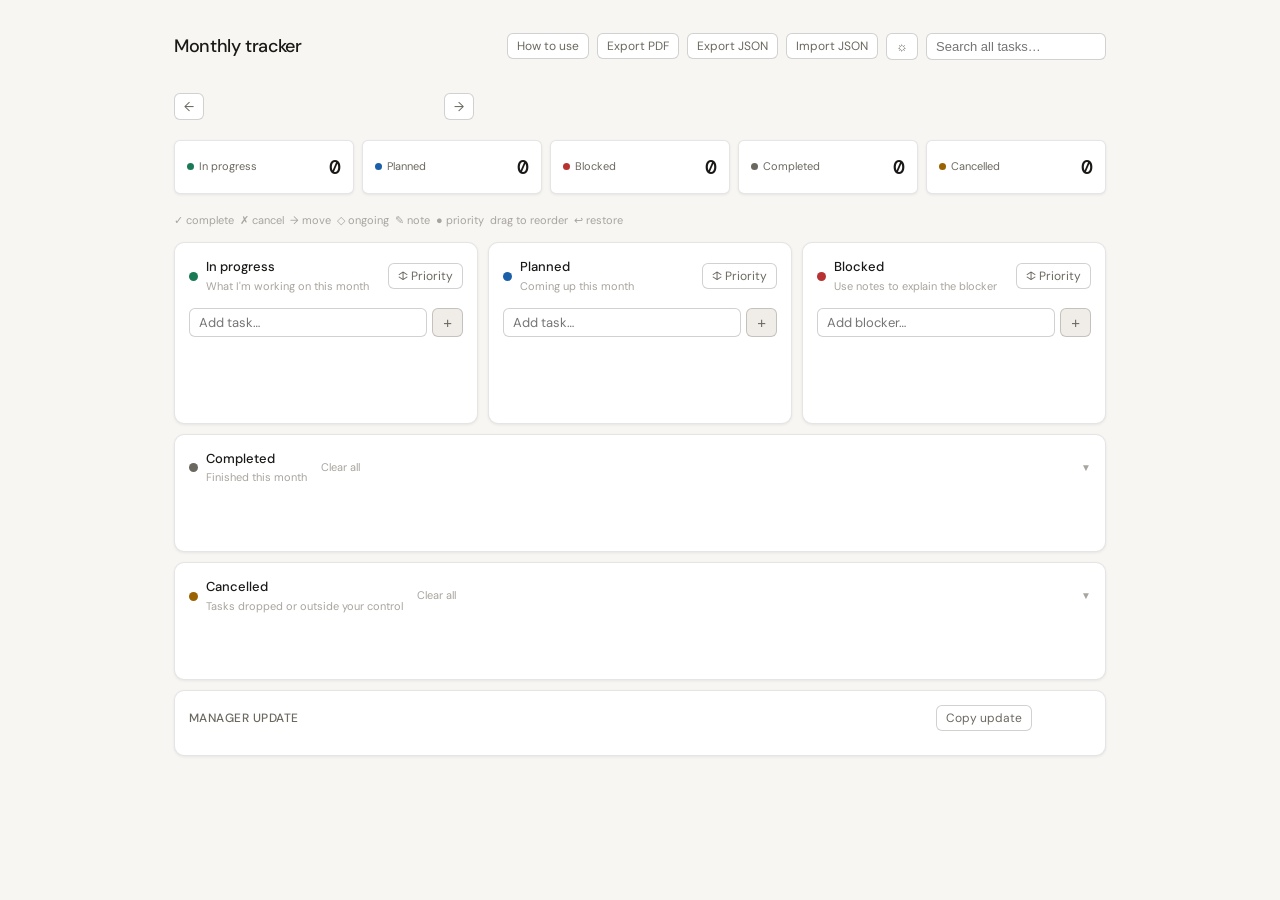
==== commit 3c17a2a3: "fix: bug fixes" ====
--- a/index.html
+++ b/index.html
@@ -178,7 +178,7 @@
         <div class="h-ic">+</div>
         <div class="h-ds">Type a task in any column and press Enter or click + to add it. New tasks appear at the top of the column. Double-click an existing task name to rename it in place.</div>
         <div class="h-ic">/</div>
-        <div class="h-ds">Press <strong>/</strong> anywhere on the page (when not already typing) to instantly focus the In progress add input — no mouse needed.</div>
+        <div class="h-ds">Press <strong>/</strong> anywhere on the page (when not already typing) to focus the In progress add input. Press again to cycle to Planned, again for Blocked, and back to In progress.</div>
         <div class="h-ic">Drag</div>
         <div class="h-ds">Drag any task to reorder within a column or move it to another column. The move arrow (→) also lets you switch columns without dragging.</div>
       </div>
@@ -234,7 +234,7 @@
 
     <div class="h-sec">
       <div class="h-hd">Search</div>
-      <p class="h-p">Use the search box in the top right to find tasks and notes across all months. The result count and query are shown in the modal title. Each result has a <strong>Go to month</strong> button to navigate directly to that month. Closing the search clears the input ready for the next search.</p>
+      <p class="h-p">Use the search box in the top right to find tasks and notes across all months. Matching text is highlighted in amber in both the task title and note preview. The result count and query are shown in the modal title. Each result has a <strong>Go to month</strong> button to navigate directly to that month. Closing the search clears the input ready for the next search.</p>
     </div>
 
     <div class="h-sec">
--- a/styles.css
+++ b/styles.css
@@ -84,7 +84,7 @@
 
   /* tags */
   .tag{font-size:10px;border-radius:4px;padding:1px 5px;margin-left:4px;vertical-align:middle;white-space:nowrap;display:inline-block;font-weight:400}
-  .t-car{background:var(--blue-bg);color:var(--blue)}.t-ong{background:var(--purple-bg);color:var(--purple)}.t-can{background:var(--amber-bg);color:var(--amber)}.t-date{background:var(--green-bg);color:var(--green)}.t-created{background:var(--surface2);color:var(--text-2)}
+  .t-car{background:var(--blue-bg);color:var(--blue)}.t-ong{background:var(--purple-bg);color:var(--purple)}.t-can{background:var(--amber-bg);color:var(--amber)}.t-date{background:var(--green-bg);color:var(--green)}.t-created{background:var(--surface2);color:var(--text-2)}.t-ach{background:var(--blue-bg);color:var(--blue);font-weight:500}
   .item-created{display:block;font-size:10px;color:var(--text-3);padding:1px 0 2px 2px;line-height:1.4;font-style:italic}
 
   /* item buttons */
